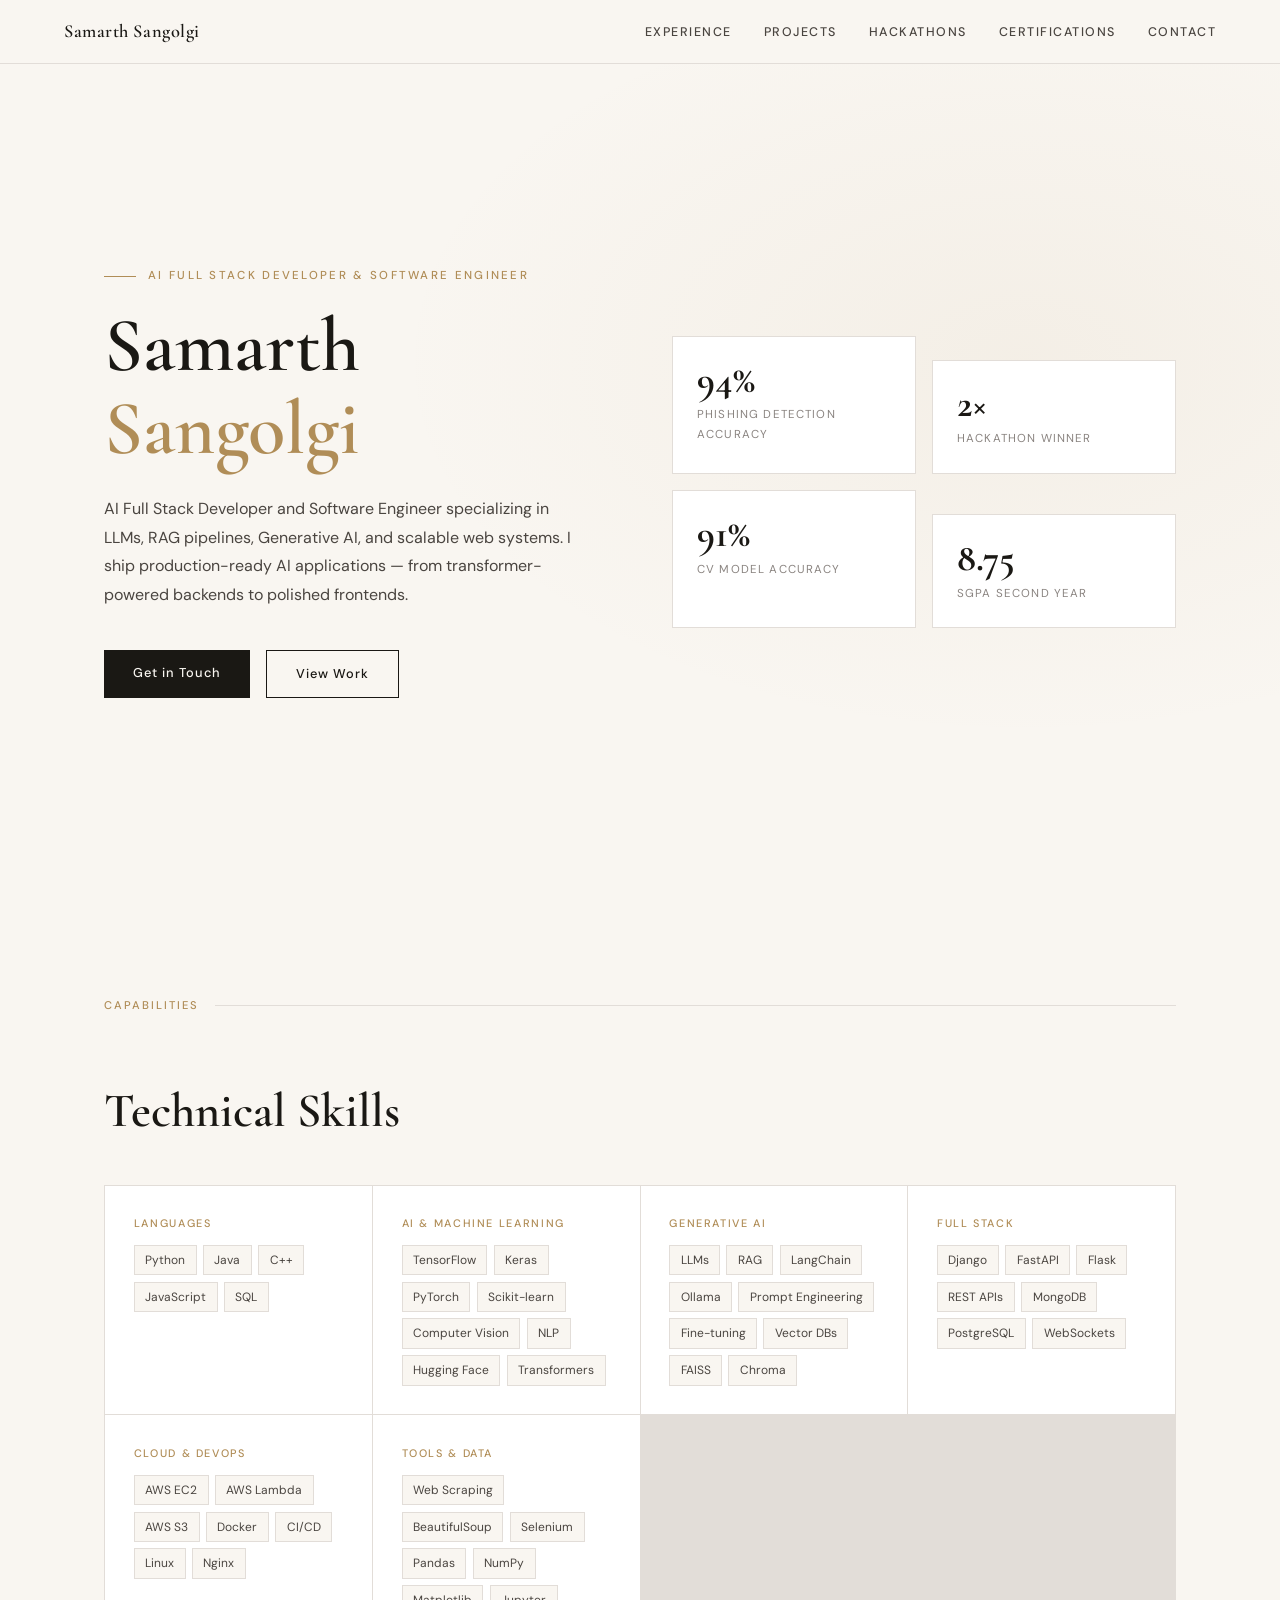
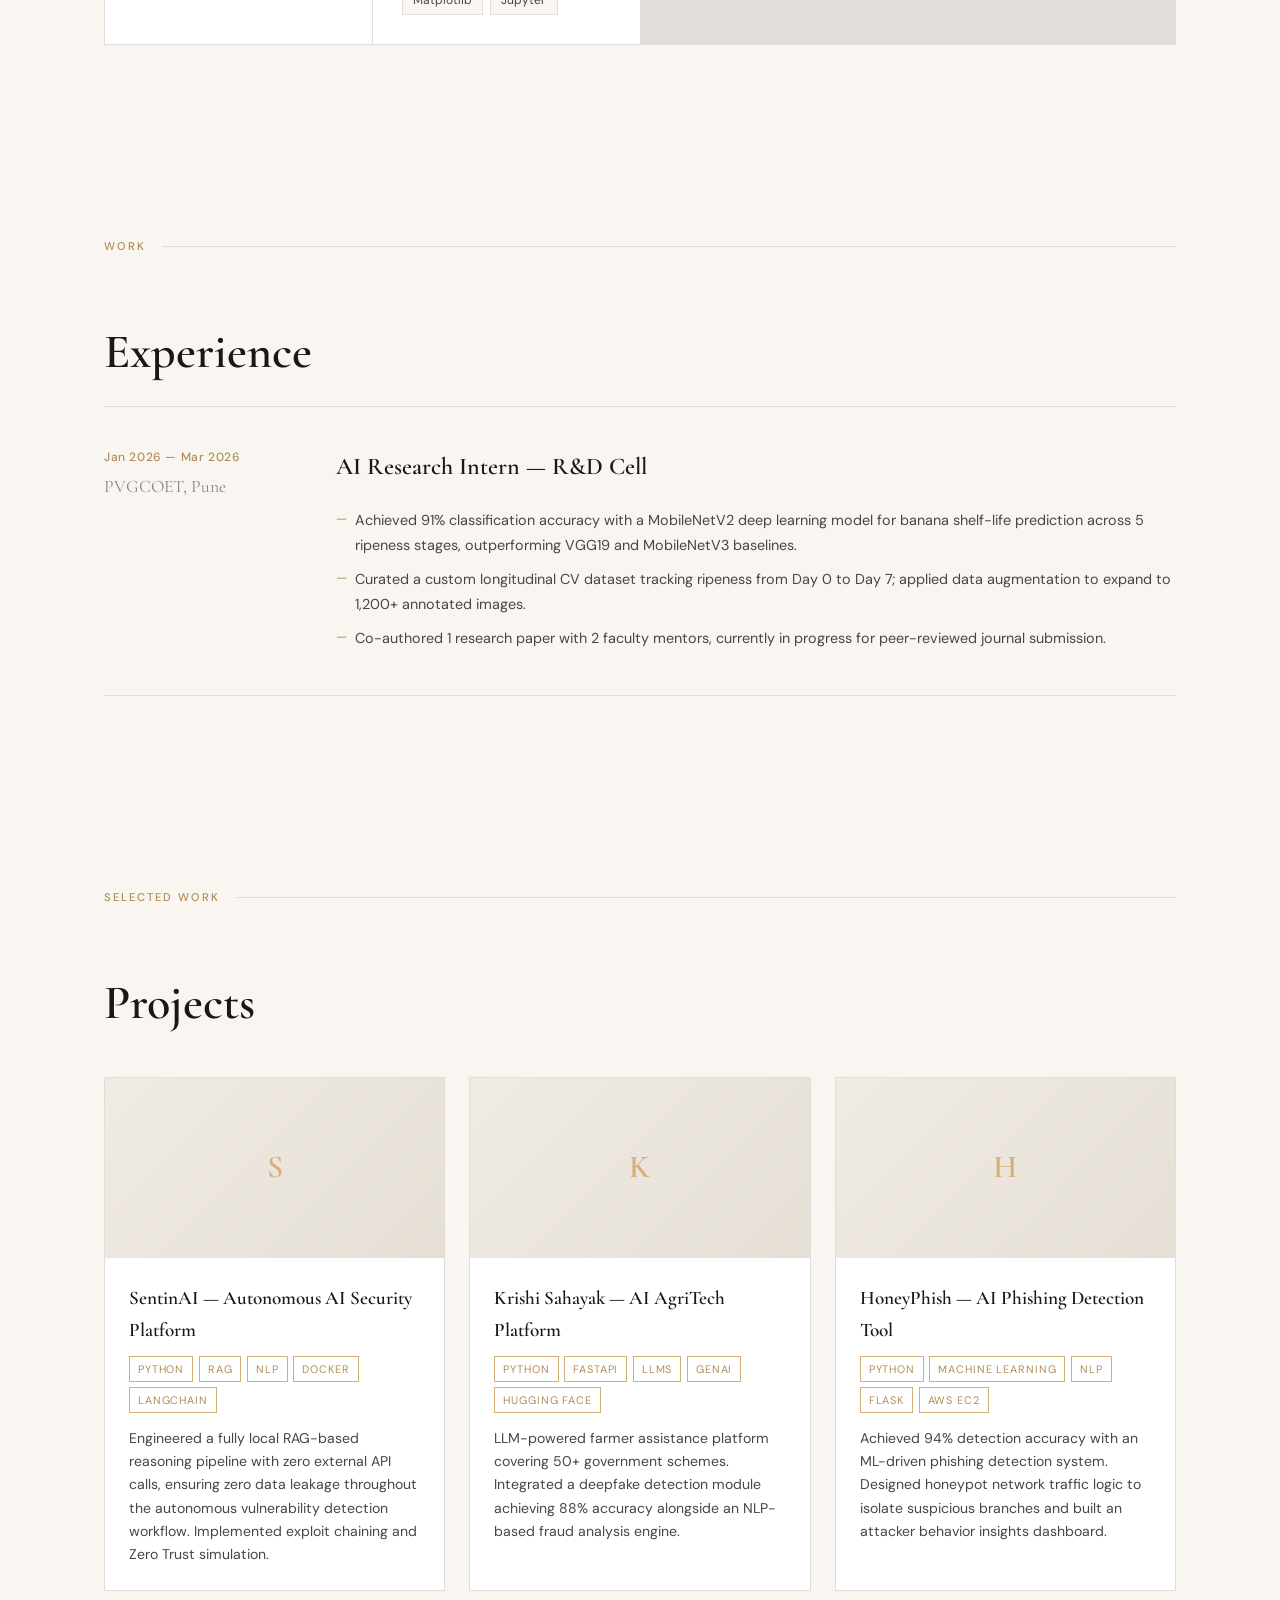
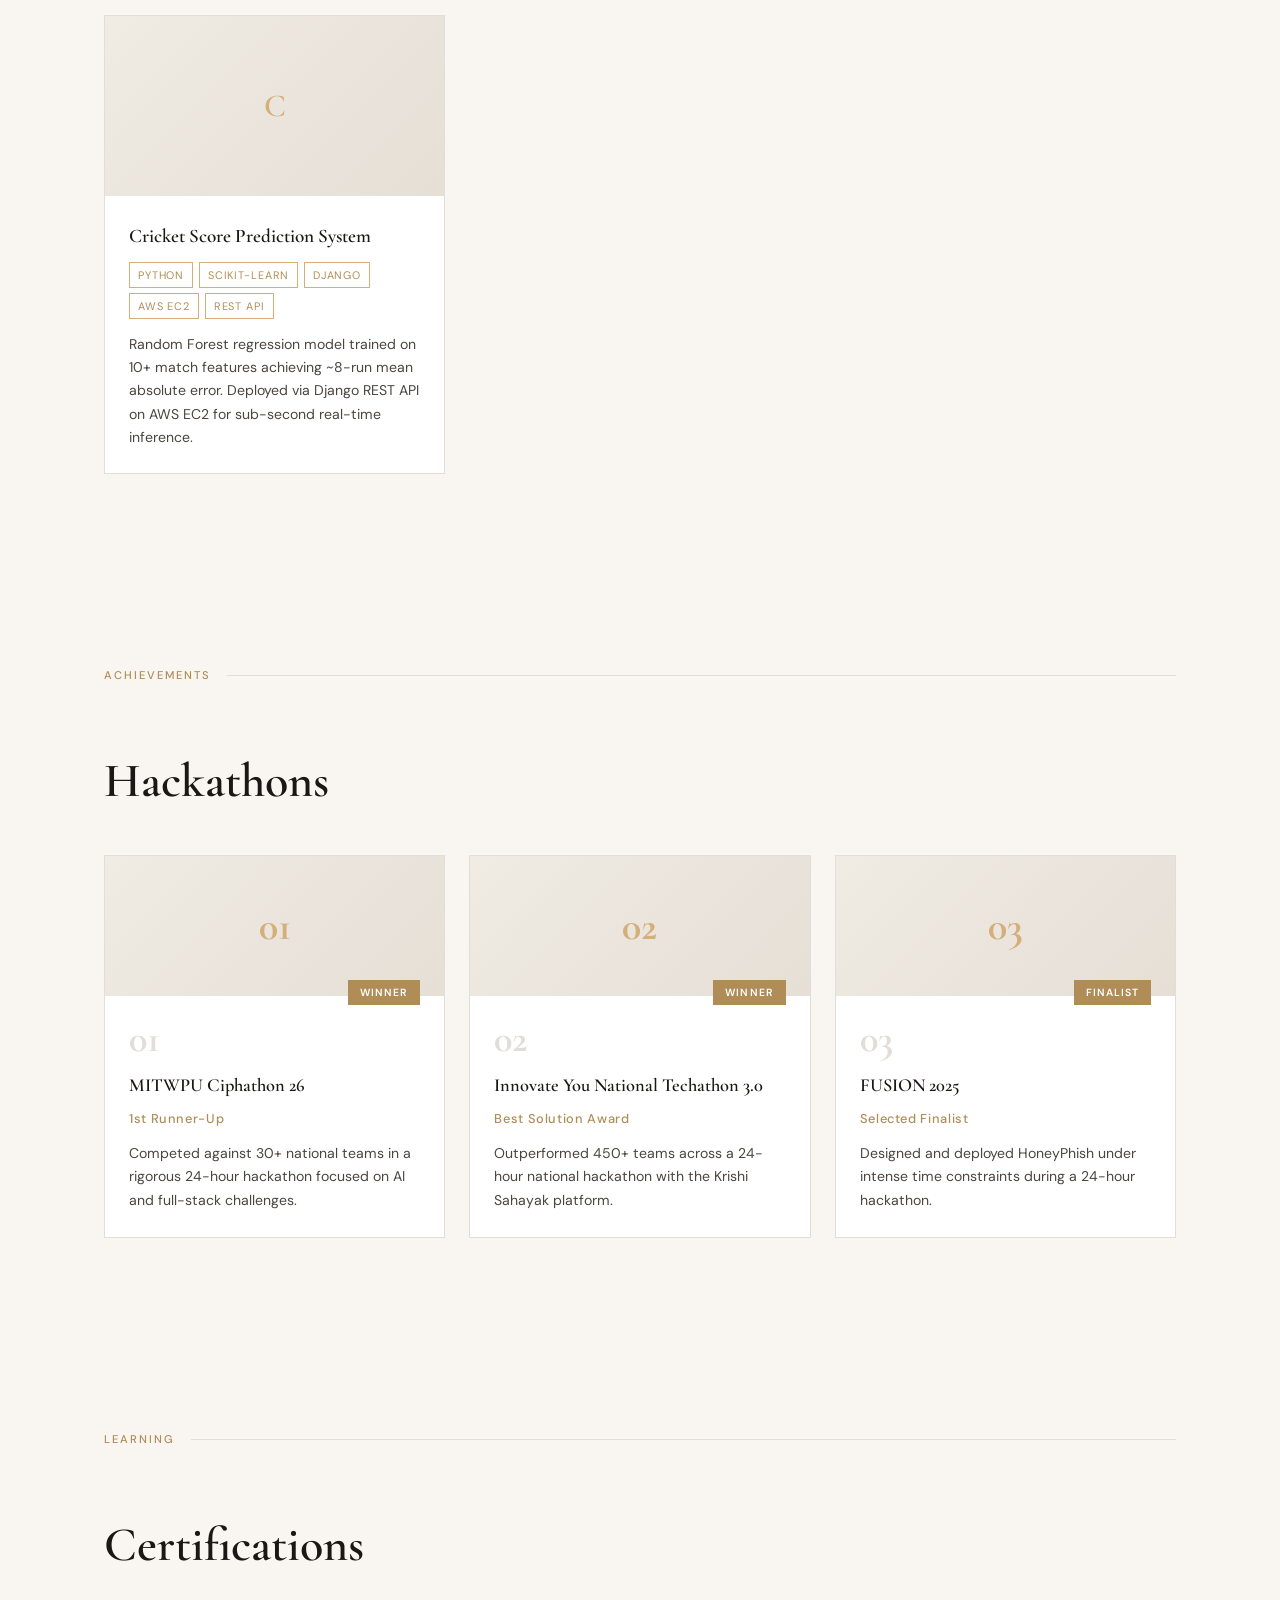
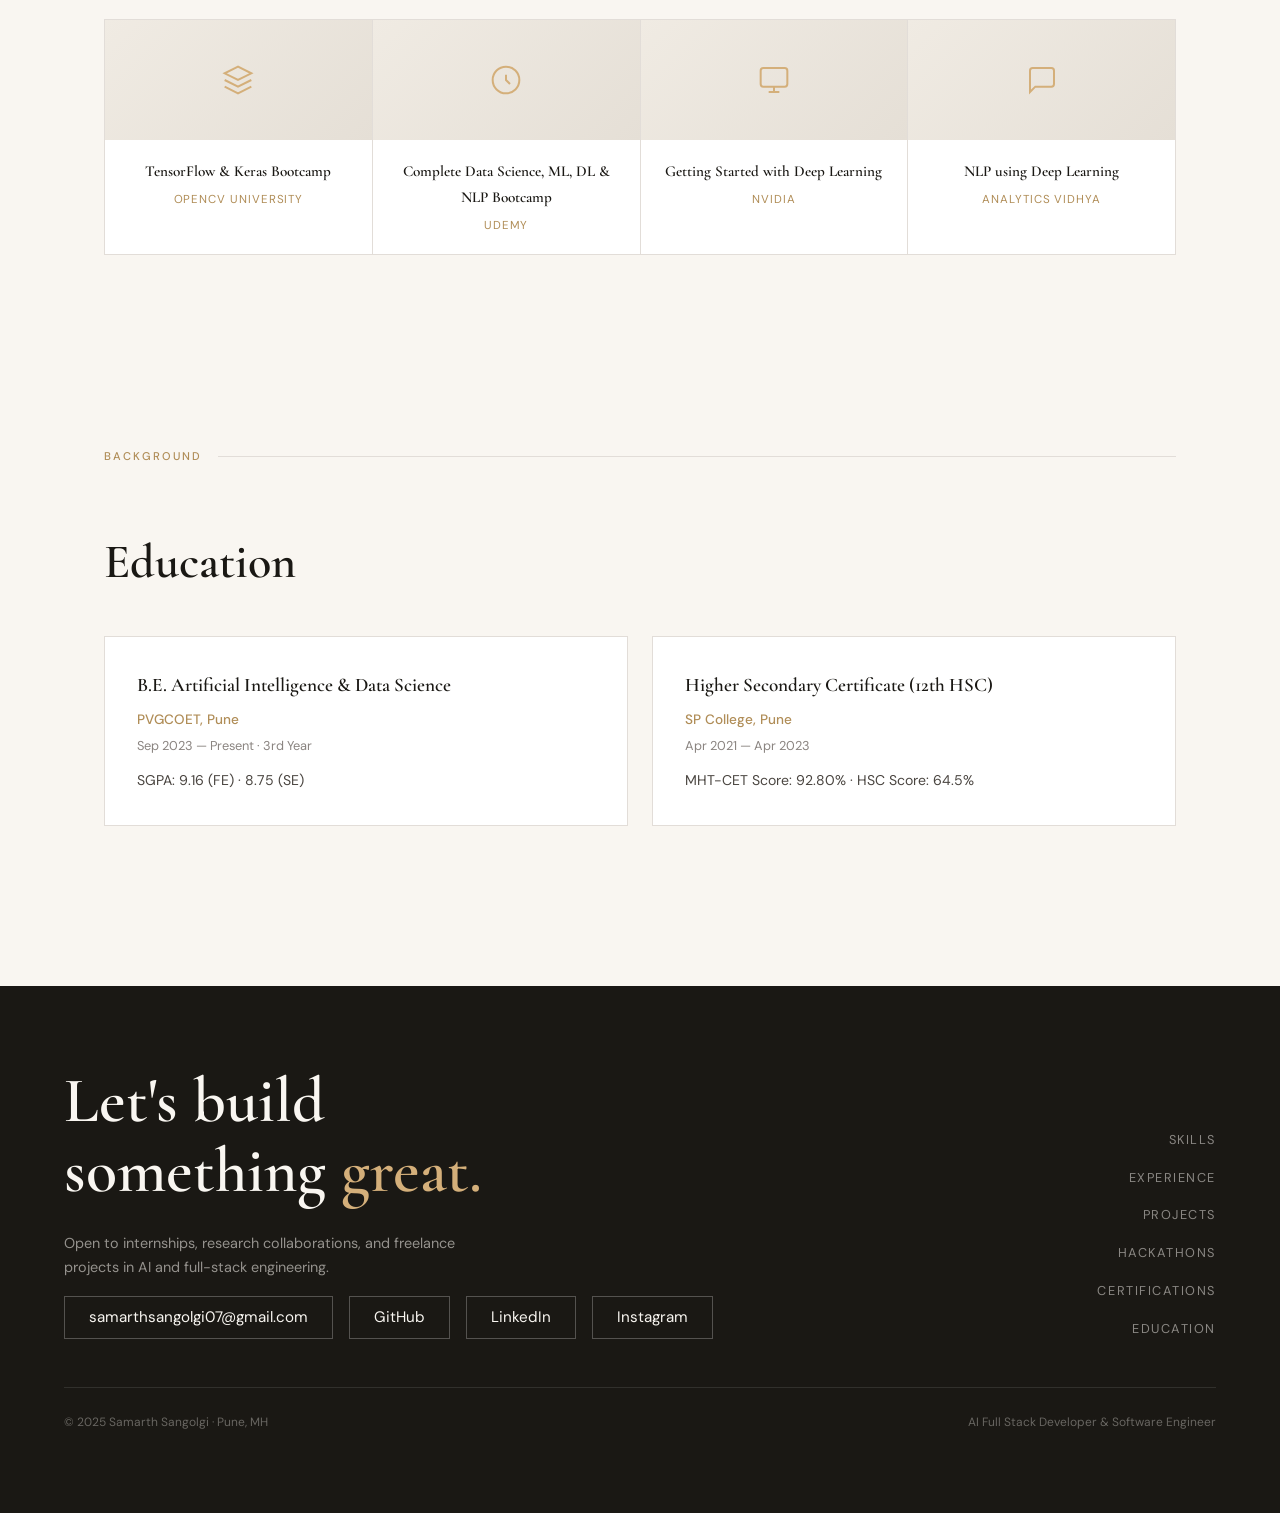
==== index.html @ f4973fcf "new" ====
<!DOCTYPE html>
<html lang="en">
<head>
  <meta charset="UTF-8" />
  <meta name="viewport" content="width=device-width, initial-scale=1.0" />
  <title>Samarth Sangolgi — AI Full Stack Developer</title>
  <link rel="preconnect" href="https://fonts.googleapis.com" />
  <link rel="preconnect" href="https://fonts.gstatic.com" crossorigin />
  <link href="https://fonts.googleapis.com/css2?family=Cormorant+Garamond:ital,wght@0,400;0,500;0,600;0,700;1,400&family=DM+Sans:wght@300;400;500&display=swap" rel="stylesheet" />
  <style>
    *, *::before, *::after { box-sizing: border-box; margin: 0; padding: 0; }

    :root {
      --cream: #F9F6F1;
      --ink: #1A1814;
      --ink-light: #4A4540;
      --ink-muted: #8A8480;
      --gold: #B08D57;
      --gold-light: #D4AF7A;
      --rule: #E2DDD8;
      --card-bg: #FFFFFF;
      --serif: 'Cormorant Garamond', Georgia, serif;
      --sans: 'DM Sans', sans-serif;
    }

    html { scroll-behavior: smooth; }

    body {
      background: var(--cream);
      color: var(--ink);
      font-family: var(--sans);
      font-size: 15px;
      line-height: 1.7;
      overflow-x: hidden;
    }

    /* ── NAV ── */
    nav {
      position: fixed;
      top: 0; left: 0; right: 0;
      z-index: 100;
      background: rgba(249,246,241,0.92);
      backdrop-filter: blur(12px);
      border-bottom: 1px solid var(--rule);
      padding: 0 5vw;
      height: 64px;
      display: flex;
      align-items: center;
      justify-content: space-between;
    }
    .nav-logo {
      font-family: var(--serif);
      font-size: 1.15rem;
      font-weight: 600;
      color: var(--ink);
      letter-spacing: 0.03em;
      text-decoration: none;
    }
    .nav-links { display: flex; gap: 2rem; list-style: none; }
    .nav-links a {
      font-size: 0.78rem;
      letter-spacing: 0.12em;
      text-transform: uppercase;
      color: var(--ink-light);
      text-decoration: none;
      font-weight: 500;
      transition: color 0.2s;
    }
    .nav-links a:hover { color: var(--gold); }

    /* ── HERO ── */
    .hero {
      min-height: 100vh;
      padding-top: 64px;
      display: flex;
      align-items: center;
      position: relative;
      overflow: hidden;
    }
    .hero-bg {
      position: absolute;
      inset: 0;
      background: radial-gradient(ellipse 70% 60% at 80% 40%, rgba(176,141,87,0.07) 0%, transparent 70%);
      pointer-events: none;
    }
    .hero-grid {
      display: grid;
      grid-template-columns: 1fr 1fr;
      gap: 4rem;
      align-items: center;
      width: 100%;
      max-width: 1200px;
      margin: 0 auto;
      padding: 6rem 5vw;
    }
    .hero-eyebrow {
      font-size: 0.72rem;
      letter-spacing: 0.2em;
      text-transform: uppercase;
      color: var(--gold);
      font-weight: 500;
      margin-bottom: 1.2rem;
      display: flex;
      align-items: center;
      gap: 0.75rem;
    }
    .hero-eyebrow::before {
      content: '';
      display: block;
      width: 32px;
      height: 1px;
      background: var(--gold);
    }
    .hero-name {
      font-family: var(--serif);
      font-size: clamp(3rem, 6vw, 5rem);
      font-weight: 600;
      line-height: 1.08;
      color: var(--ink);
      margin-bottom: 1.5rem;
    }
    .hero-name span { color: var(--gold); }
    .hero-bio {
      font-size: 1rem;
      color: var(--ink-light);
      max-width: 480px;
      line-height: 1.8;
      margin-bottom: 2.5rem;
    }
    .hero-cta { display: flex; gap: 1rem; flex-wrap: wrap; }
    .btn-primary {
      background: var(--ink);
      color: var(--cream);
      padding: 0.75rem 1.8rem;
      text-decoration: none;
      font-size: 0.8rem;
      letter-spacing: 0.08em;
      font-weight: 500;
      transition: background 0.2s, transform 0.2s;
    }
    .btn-primary:hover { background: var(--gold); transform: translateY(-1px); }
    .btn-outline {
      border: 1px solid var(--ink);
      color: var(--ink);
      padding: 0.75rem 1.8rem;
      text-decoration: none;
      font-size: 0.8rem;
      letter-spacing: 0.08em;
      font-weight: 500;
      transition: border-color 0.2s, color 0.2s, transform 0.2s;
    }
    .btn-outline:hover { border-color: var(--gold); color: var(--gold); transform: translateY(-1px); }

    .hero-panel {
      display: grid;
      grid-template-columns: 1fr 1fr;
      gap: 1rem;
    }
    .stat-card {
      background: var(--card-bg);
      border: 1px solid var(--rule);
      padding: 1.5rem;
      animation: fadeUp 0.6s ease both;
    }
    .stat-card:nth-child(2) { animation-delay: 0.1s; margin-top: 1.5rem; }
    .stat-card:nth-child(3) { animation-delay: 0.2s; }
    .stat-card:nth-child(4) { animation-delay: 0.3s; margin-top: 1.5rem; }
    .stat-num {
      font-family: var(--serif);
      font-size: 2.4rem;
      font-weight: 700;
      color: var(--ink);
      line-height: 1;
    }
    .stat-label {
      font-size: 0.72rem;
      letter-spacing: 0.1em;
      text-transform: uppercase;
      color: var(--ink-muted);
      margin-top: 0.4rem;
    }

    /* ── SECTION WRAPPER ── */
    .section {
      max-width: 1200px;
      margin: 0 auto;
      padding: 6rem 5vw;
    }
    .section-rule {
      display: flex;
      align-items: center;
      gap: 1rem;
      margin-bottom: 3.5rem;
    }
    .section-tag {
      font-size: 0.7rem;
      letter-spacing: 0.18em;
      text-transform: uppercase;
      color: var(--gold);
      font-weight: 500;
    }
    .section-rule-line {
      flex: 1;
      height: 1px;
      background: var(--rule);
    }
    .section-title {
      font-family: var(--serif);
      font-size: clamp(2rem, 4vw, 3rem);
      font-weight: 600;
      color: var(--ink);
      margin-bottom: 0.75rem;
    }

    /* ── SKILLS ── */
    .skills-grid {
      display: grid;
      grid-template-columns: repeat(auto-fit, minmax(220px, 1fr));
      gap: 1px;
      border: 1px solid var(--rule);
      background: var(--rule);
    }
    .skill-cell {
      background: var(--card-bg);
      padding: 1.8rem;
    }
    .skill-cell-label {
      font-size: 0.68rem;
      letter-spacing: 0.15em;
      text-transform: uppercase;
      color: var(--gold);
      margin-bottom: 0.75rem;
      font-weight: 500;
    }
    .skill-tags { display: flex; flex-wrap: wrap; gap: 0.4rem; }
    .skill-tag {
      background: var(--cream);
      color: var(--ink-light);
      padding: 0.25rem 0.65rem;
      font-size: 0.75rem;
      border: 1px solid var(--rule);
    }

    /* ── EXPERIENCE ── */
    .exp-item {
      display: grid;
      grid-template-columns: 200px 1fr;
      gap: 2rem;
      padding: 2.5rem 0;
      border-bottom: 1px solid var(--rule);
    }
    .exp-item:first-of-type { border-top: 1px solid var(--rule); }
    .exp-duration {
      font-size: 0.75rem;
      color: var(--gold);
      letter-spacing: 0.05em;
      font-weight: 500;
      margin-bottom: 0.3rem;
    }
    .exp-company {
      font-family: var(--serif);
      font-size: 1.1rem;
      color: var(--ink-muted);
    }
    .exp-title {
      font-family: var(--serif);
      font-size: 1.5rem;
      font-weight: 600;
      margin-bottom: 1rem;
      color: var(--ink);
    }
    .exp-bullets { list-style: none; }
    .exp-bullets li {
      font-size: 0.9rem;
      color: var(--ink-light);
      padding: 0.3rem 0;
      padding-left: 1.2rem;
      position: relative;
    }
    .exp-bullets li::before {
      content: '—';
      position: absolute;
      left: 0;
      color: var(--gold);
      font-size: 0.8rem;
    }

    /* ── PROJECTS ── */
    .projects-grid {
      display: grid;
      grid-template-columns: repeat(auto-fit, minmax(300px, 1fr));
      gap: 1.5rem;
    }
    .proj-card {
      background: var(--card-bg);
      border: 1px solid var(--rule);
      overflow: hidden;
      transition: box-shadow 0.3s, transform 0.3s;
    }
    .proj-card:hover {
      box-shadow: 0 12px 32px rgba(26,24,20,0.08);
      transform: translateY(-4px);
    }
    .proj-img {
      width: 100%;
      height: 180px;
      object-fit: cover;
      display: block;
    }
    .proj-img-placeholder {
      width: 100%;
      height: 180px;
      background: linear-gradient(135deg, #f0ebe3 0%, #e5dfd6 100%);
      display: flex;
      align-items: center;
      justify-content: center;
    }
    .proj-img-placeholder span {
      font-family: var(--serif);
      font-size: 2rem;
      color: var(--gold-light);
      font-weight: 600;
    }
    .proj-body { padding: 1.5rem; }
    .proj-name {
      font-family: var(--serif);
      font-size: 1.2rem;
      font-weight: 600;
      margin-bottom: 0.6rem;
      color: var(--ink);
    }
    .proj-stack { display: flex; flex-wrap: wrap; gap: 0.35rem; margin-bottom: 0.9rem; }
    .proj-tag {
      font-size: 0.68rem;
      letter-spacing: 0.08em;
      color: var(--gold);
      border: 1px solid var(--gold-light);
      padding: 0.15rem 0.5rem;
      text-transform: uppercase;
    }
    .proj-desc {
      font-size: 0.88rem;
      color: var(--ink-light);
      line-height: 1.65;
    }

    /* ── HACKATHONS ── */
    .hack-grid {
      display: grid;
      grid-template-columns: repeat(auto-fit, minmax(280px, 1fr));
      gap: 1.5rem;
    }
    .hack-card {
      background: var(--card-bg);
      border: 1px solid var(--rule);
      overflow: hidden;
      transition: box-shadow 0.3s, transform 0.3s;
    }
    .hack-card:hover {
      box-shadow: 0 12px 32px rgba(26,24,20,0.08);
      transform: translateY(-4px);
    }
    .hack-img {
      width: 100%;
      height: 140px;
      object-fit: cover;
      display: block;
    }
    .hack-img-placeholder {
      width: 100%;
      height: 140px;
      background: linear-gradient(135deg, #f0ebe3 0%, #e5dfd6 100%);
      display: flex;
      align-items: center;
      justify-content: center;
    }
    .hack-img-placeholder span {
      font-family: var(--serif);
      font-size: 2.5rem;
      color: var(--gold-light);
      font-weight: 700;
    }
    .hack-body {
      padding: 1.5rem;
      position: relative;
    }
    .hack-badge {
      position: absolute;
      top: -1rem;
      right: 1.5rem;
      background: var(--gold);
      color: #fff;
      font-size: 0.65rem;
      letter-spacing: 0.1em;
      text-transform: uppercase;
      padding: 0.25rem 0.75rem;
      font-weight: 600;
    }
    .hack-num {
      font-family: var(--serif);
      font-size: 2.4rem;
      color: var(--rule);
      font-weight: 700;
      line-height: 1;
      margin-bottom: 0.75rem;
    }
    .hack-name {
      font-family: var(--serif);
      font-size: 1.15rem;
      font-weight: 600;
      margin-bottom: 0.4rem;
      color: var(--ink);
    }
    .hack-achievement {
      font-size: 0.8rem;
      color: var(--gold);
      font-weight: 500;
      letter-spacing: 0.05em;
      margin-bottom: 0.75rem;
    }
    .hack-detail { font-size: 0.88rem; color: var(--ink-light); }

    /* ── CERTIFICATIONS ── */
    .certs-grid {
      display: grid;
      grid-template-columns: repeat(auto-fit, minmax(200px, 1fr));
      gap: 1px;
      border: 1px solid var(--rule);
      background: var(--rule);
    }
    .cert-cell {
      background: var(--card-bg);
      overflow: hidden;
      transition: background 0.2s;
    }
    .cert-cell:hover { background: var(--cream); }
    .cert-img {
      width: 100%;
      height: 120px;
      object-fit: cover;
      display: block;
    }
    .cert-img-placeholder {
      width: 100%;
      height: 120px;
      background: linear-gradient(135deg, #f0ebe3 0%, #e5dfd6 100%);
      display: flex;
      align-items: center;
      justify-content: center;
    }
    .cert-img-placeholder svg {
      width: 32px;
      height: 32px;
      color: var(--gold-light);
    }
    .cert-info {
      padding: 1.2rem 1.5rem;
      text-align: center;
    }
    .cert-name {
      font-family: var(--serif);
      font-size: 0.95rem;
      font-weight: 600;
      color: var(--ink);
      margin-bottom: 0.3rem;
    }
    .cert-issuer {
      font-size: 0.72rem;
      color: var(--gold);
      letter-spacing: 0.08em;
      text-transform: uppercase;
    }

    /* ── EDUCATION ── */
    .edu-grid {
      display: grid;
      grid-template-columns: 1fr 1fr;
      gap: 1.5rem;
    }
    .edu-card {
      border: 1px solid var(--rule);
      background: var(--card-bg);
      padding: 2rem;
    }
    .edu-degree {
      font-family: var(--serif);
      font-size: 1.2rem;
      font-weight: 600;
      color: var(--ink);
      margin-bottom: 0.4rem;
    }
    .edu-inst {
      font-size: 0.85rem;
      color: var(--gold);
      font-weight: 500;
      margin-bottom: 0.25rem;
    }
    .edu-dur { font-size: 0.8rem; color: var(--ink-muted); margin-bottom: 0.75rem; }
    .edu-detail { font-size: 0.88rem; color: var(--ink-light); }

    /* ── FOOTER ── */
    .footer-section {
      background: var(--ink);
      color: var(--cream);
      padding: 5rem 5vw;
      margin-top: 4rem;
    }
    .footer-inner {
      max-width: 1200px;
      margin: 0 auto;
      display: grid;
      grid-template-columns: 1fr auto;
      gap: 4rem;
      align-items: end;
    }
    .footer-heading {
      font-family: var(--serif);
      font-size: clamp(2.2rem, 5vw, 4rem);
      font-weight: 600;
      line-height: 1.1;
      margin-bottom: 1.5rem;
    }
    .footer-heading span { color: var(--gold-light); }
    .footer-sub {
      color: rgba(249,246,241,0.55);
      font-size: 0.9rem;
      max-width: 420px;
    }
    .footer-contact a {
      display: inline-block;
      color: var(--cream);
      text-decoration: none;
      font-size: 0.95rem;
      padding: 0.5rem 1.5rem;
      border: 1px solid rgba(255,255,255,0.25);
      margin-top: 1rem;
      margin-right: 0.75rem;
      transition: border-color 0.2s, color 0.2s;
    }
    .footer-contact a:hover { border-color: var(--gold-light); color: var(--gold-light); }
    .footer-links { display: flex; flex-direction: column; gap: 1rem; text-align: right; }
    .footer-links a {
      font-size: 0.8rem;
      letter-spacing: 0.12em;
      text-transform: uppercase;
      color: rgba(249,246,241,0.5);
      text-decoration: none;
      transition: color 0.2s;
    }
    .footer-links a:hover { color: var(--gold-light); }
    .footer-bottom {
      max-width: 1200px;
      margin: 3rem auto 0;
      padding-top: 1.5rem;
      border-top: 1px solid rgba(255,255,255,0.1);
      display: flex;
      justify-content: space-between;
      align-items: center;
      font-size: 0.75rem;
      color: rgba(249,246,241,0.35);
    }

    /* ── LOADING ── */
    #loading {
      position: fixed;
      inset: 0;
      background: var(--cream);
      display: flex;
      align-items: center;
      justify-content: center;
      z-index: 999;
      transition: opacity 0.4s ease;
    }
    #loading.hidden { opacity: 0; pointer-events: none; }
    .loading-dot {
      font-family: var(--serif);
      font-size: 1.5rem;
      color: var(--gold);
      animation: pulse 1.2s ease infinite;
    }

    /* ── ANIMATIONS ── */
    @keyframes fadeUp {
      from { opacity: 0; transform: translateY(18px); }
      to   { opacity: 1; transform: translateY(0); }
    }
    @keyframes pulse {
      0%, 100% { opacity: 0.3; } 50% { opacity: 1; }
    }
    .hero-eyebrow { animation: fadeUp 0.5s ease both; }
    .hero-name    { animation: fadeUp 0.5s 0.1s ease both; }
    .hero-bio     { animation: fadeUp 0.5s 0.2s ease both; }
    .hero-cta     { animation: fadeUp 0.5s 0.3s ease both; }

    /* ── RESPONSIVE ── */
    @media (max-width: 768px) {
      .hero-grid { grid-template-columns: 1fr; padding: 4rem 5vw; }
      .hero-panel { display: none; }
      .exp-item { grid-template-columns: 1fr; gap: 0.75rem; }
      .edu-grid { grid-template-columns: 1fr; }
      .footer-inner { grid-template-columns: 1fr; }
      .footer-links { text-align: left; }
      .nav-links { display: none; }
    }
  </style>
</head>
<body>

  <!-- LOADING -->
  <div id="loading"><span class="loading-dot">···</span></div>

  <!-- NAV (populated by JS) -->
  <nav>
    <a class="nav-logo" href="#" id="nav-logo">Loading…</a>
    <ul class="nav-links">
      <li><a href="#experience">Experience</a></li>
      <li><a href="#projects">Projects</a></li>
      <li><a href="#hackathons">Hackathons</a></li>
      <li><a href="#certifications">Certifications</a></li>
      <li><a href="#contact">Contact</a></li>
    </ul>
  </nav>

  <!-- HERO -->
  <header class="hero" id="hero-section">
    <div class="hero-bg"></div>
    <div class="hero-grid">
      <div>
        <p class="hero-eyebrow" id="hero-eyebrow"></p>
        <h1 class="hero-name" id="hero-name"></h1>
        <p class="hero-bio" id="hero-bio"></p>
        <div class="hero-cta" id="hero-cta"></div>
      </div>
      <div class="hero-panel" id="hero-panel"></div>
    </div>
  </header>

  <!-- SKILLS -->
  <section class="section" id="skills">
    <div class="section-rule">
      <span class="section-tag">Capabilities</span>
      <div class="section-rule-line"></div>
    </div>
    <h2 class="section-title" style="margin-bottom:2rem;">Technical Skills</h2>
    <div class="skills-grid" id="skills-grid"></div>
  </section>

  <!-- EXPERIENCE -->
  <section class="section" id="experience">
    <div class="section-rule">
      <span class="section-tag">Work</span>
      <div class="section-rule-line"></div>
    </div>
    <h2 class="section-title">Experience</h2>
    <div id="experience-list"></div>
  </section>

  <!-- PROJECTS -->
  <section class="section" id="projects">
    <div class="section-rule">
      <span class="section-tag">Selected Work</span>
      <div class="section-rule-line"></div>
    </div>
    <h2 class="section-title" style="margin-bottom:2rem;">Projects</h2>
    <div class="projects-grid" id="projects-grid"></div>
  </section>

  <!-- HACKATHONS -->
  <section class="section" id="hackathons">
    <div class="section-rule">
      <span class="section-tag">Achievements</span>
      <div class="section-rule-line"></div>
    </div>
    <h2 class="section-title" style="margin-bottom:2rem;">Hackathons</h2>
    <div class="hack-grid" id="hack-grid"></div>
  </section>

  <!-- CERTIFICATIONS -->
  <section class="section" id="certifications">
    <div class="section-rule">
      <span class="section-tag">Learning</span>
      <div class="section-rule-line"></div>
    </div>
    <h2 class="section-title" style="margin-bottom:2rem;">Certifications</h2>
    <div class="certs-grid" id="certs-grid"></div>
  </section>

  <!-- EDUCATION -->
  <section class="section" id="education">
    <div class="section-rule">
      <span class="section-tag">Background</span>
      <div class="section-rule-line"></div>
    </div>
    <h2 class="section-title" style="margin-bottom:2rem;">Education</h2>
    <div class="edu-grid" id="edu-grid"></div>
  </section>

  <!-- FOOTER / CONTACT -->
  <footer class="footer-section" id="contact">
    <div class="footer-inner">
      <div>
        <h2 class="footer-heading">Let's build<br>something <span>great.</span></h2>
        <p class="footer-sub" id="footer-sub"></p>
        <div class="footer-contact" id="footer-contact"></div>
      </div>
      <div class="footer-links">
        <a href="#skills">Skills</a>
        <a href="#experience">Experience</a>
        <a href="#projects">Projects</a>
        <a href="#hackathons">Hackathons</a>
        <a href="#certifications">Certifications</a>
        <a href="#education">Education</a>
      </div>
    </div>
    <div class="footer-bottom">
      <span id="footer-copy"></span>
      <span id="footer-role"></span>
    </div>
  </footer>

  <script>
    // ── SVG ICONS ──
    const ICONS = {
      layers: `<svg viewBox="0 0 24 24" fill="none" stroke="currentColor" stroke-width="1.5"><path d="M12 2L2 7l10 5 10-5-10-5zM2 17l10 5 10-5M2 12l10 5 10-5"/></svg>`,
      clock:  `<svg viewBox="0 0 24 24" fill="none" stroke="currentColor" stroke-width="1.5"><circle cx="12" cy="12" r="10"/><path d="M12 8v4l3 3"/></svg>`,
      monitor:`<svg viewBox="0 0 24 24" fill="none" stroke="currentColor" stroke-width="1.5"><rect x="2" y="3" width="20" height="14" rx="2"/><path d="M8 21h8M12 17v4"/></svg>`,
      chat:   `<svg viewBox="0 0 24 24" fill="none" stroke="currentColor" stroke-width="1.5"><path d="M21 15a2 2 0 01-2 2H7l-4 4V5a2 2 0 012-2h14a2 2 0 012 2z"/></svg>`
    };

    // ── IMAGE HELPER: try real image, fallback to placeholder ──
    function imgOrPlaceholder(src, alt, cls, placeholderHTML) {
      return `<div class="${cls}-wrapper" style="position:relative;overflow:hidden;">
        <img src="${src}" alt="${alt}" class="${cls}" 
          onerror="this.style.display='none';this.nextElementSibling.style.display='flex';"
          style="display:block;">
        <div class="${cls}-placeholder" style="display:none;">${placeholderHTML}</div>
      </div>`;
    }

    // ── RENDER ──
    async function loadPortfolio() {
      const res = await fetch('data.json');
      const d = await res.json();

      // Meta
      document.title = `${d.meta.name} — ${d.meta.title}`;
      document.getElementById('nav-logo').textContent = d.meta.name;

      // Hero
      document.getElementById('hero-eyebrow').textContent = d.meta.title;
      document.getElementById('hero-name').innerHTML =
        `${d.meta.name.split(' ')[0]}<br><span>${d.meta.name.split(' ')[1]}</span>`;
      document.getElementById('hero-bio').textContent = d.meta.bio;
      document.getElementById('hero-cta').innerHTML = `
        <a href="mailto:${d.meta.email}" class="btn-primary">Get in Touch</a>
        <a href="#projects" class="btn-outline">View Work</a>`;

      // Stats
      document.getElementById('hero-panel').innerHTML = d.stats.map((s, i) => `
        <div class="stat-card" style="animation-delay:${i*0.1}s">
          <div class="stat-num">${s.num}</div>
          <div class="stat-label">${s.label}</div>
        </div>`).join('');

      // Skills
      document.getElementById('skills-grid').innerHTML = d.skills.map(s => `
        <div class="skill-cell">
          <div class="skill-cell-label">${s.label}</div>
          <div class="skill-tags">${s.tags.map(t => `<span class="skill-tag">${t}</span>`).join('')}</div>
        </div>`).join('');

      // Experience
      document.getElementById('experience-list').innerHTML = d.experience.map(e => `
        <div class="exp-item">
          <div class="exp-meta">
            <div class="exp-duration">${e.duration}</div>
            <div class="exp-company">${e.company}</div>
          </div>
          <div>
            <h3 class="exp-title">${e.title}</h3>
            <ul class="exp-bullets">${e.bullets.map(b => `<li>${b}</li>`).join('')}</ul>
          </div>
        </div>`).join('');

      // Projects
      document.getElementById('projects-grid').innerHTML = d.projects.map(p => `
        <div class="proj-card">
          <div style="position:relative;">
            <img src="${p.image}" alt="${p.name}" class="proj-img"
              onerror="this.style.display='none';this.nextElementSibling.style.display='flex';">
            <div class="proj-img-placeholder" style="display:none;"><span>${p.placeholder}</span></div>
          </div>
          <div class="proj-body">
            <h3 class="proj-name">${p.name}</h3>
            <div class="proj-stack">${p.stack.map(t => `<span class="proj-tag">${t}</span>`).join('')}</div>
            <p class="proj-desc">${p.desc}</p>
          </div>
        </div>`).join('');

      // Hackathons
      document.getElementById('hack-grid').innerHTML = d.hackathons.map(h => `
        <div class="hack-card">
          <div style="position:relative;">
            <img src="${h.image}" alt="${h.name}" class="hack-img"
              onerror="this.style.display='none';this.nextElementSibling.style.display='flex';">
            <div class="hack-img-placeholder" style="display:none;"><span>${h.num}</span></div>
          </div>
          <div class="hack-body">
            <span class="hack-badge">${h.badge}</span>
            <div class="hack-num">${h.num}</div>
            <h3 class="hack-name">${h.name}</h3>
            <div class="hack-achievement">${h.achievement}</div>
            <p class="hack-detail">${h.detail}</p>
          </div>
        </div>`).join('');

      // Certifications
      document.getElementById('certs-grid').innerHTML = d.certifications.map(c => `
        <div class="cert-cell">
          <div style="position:relative;">
            <img src="${c.image}" alt="${c.name}" class="cert-img"
              onerror="this.style.display='none';this.nextElementSibling.style.display='flex';">
            <div class="cert-img-placeholder" style="display:none;">
              <svg viewBox="0 0 24 24" fill="none" stroke="#D4AF7A" stroke-width="1.5">${
                c.icon === 'layers'  ? '<path d="M12 2L2 7l10 5 10-5-10-5zM2 17l10 5 10-5M2 12l10 5 10-5"/>' :
                c.icon === 'clock'   ? '<circle cx="12" cy="12" r="10"/><path d="M12 8v4l3 3"/>' :
                c.icon === 'monitor' ? '<rect x="2" y="3" width="20" height="14" rx="2"/><path d="M8 21h8M12 17v4"/>' :
                '<path d="M21 15a2 2 0 01-2 2H7l-4 4V5a2 2 0 012-2h14a2 2 0 012 2z"/>'
              }</svg>
            </div>
          </div>
          <div class="cert-info">
            <div class="cert-name">${c.name}</div>
            <div class="cert-issuer">${c.issuer}</div>
          </div>
        </div>`).join('');

      // Education
      document.getElementById('edu-grid').innerHTML = d.education.map(e => `
        <div class="edu-card">
          <div class="edu-degree">${e.degree}</div>
          <div class="edu-inst">${e.institution}</div>
          <div class="edu-dur">${e.duration}</div>
          <div class="edu-detail">${e.detail}</div>
        </div>`).join('');

      // Footer
      document.getElementById('footer-sub').textContent =
        'Open to internships, research collaborations, and freelance projects in AI and full-stack engineering.';
      document.getElementById('footer-contact').innerHTML = `
        <a href="mailto:${d.meta.email}">${d.meta.email}</a>
        <a href="${d.meta.github}" target="_blank" rel="noopener">GitHub</a>
        <a href="${d.meta.linkedin}" target="_blank" rel="noopener">LinkedIn</a>
        <a href="${d.meta.instagram}" target="_blank" rel="noopener">Instagram</a>`;
      document.getElementById('footer-copy').textContent = `© 2025 ${d.meta.name} · ${d.meta.location}`;
      document.getElementById('footer-role').textContent = d.meta.title;

      // Hide loader
      const loader = document.getElementById('loading');
      loader.classList.add('hidden');
      setTimeout(() => loader.remove(), 500);
    }

    loadPortfolio().catch(err => {
      console.error('Failed to load data.json:', err);
      document.getElementById('loading').innerHTML =
        '<p style="color:#B08D57;font-family:serif;">Could not load portfolio data. Make sure data.json is in the same folder.</p>';
    });
  </script>
</body>
</html>
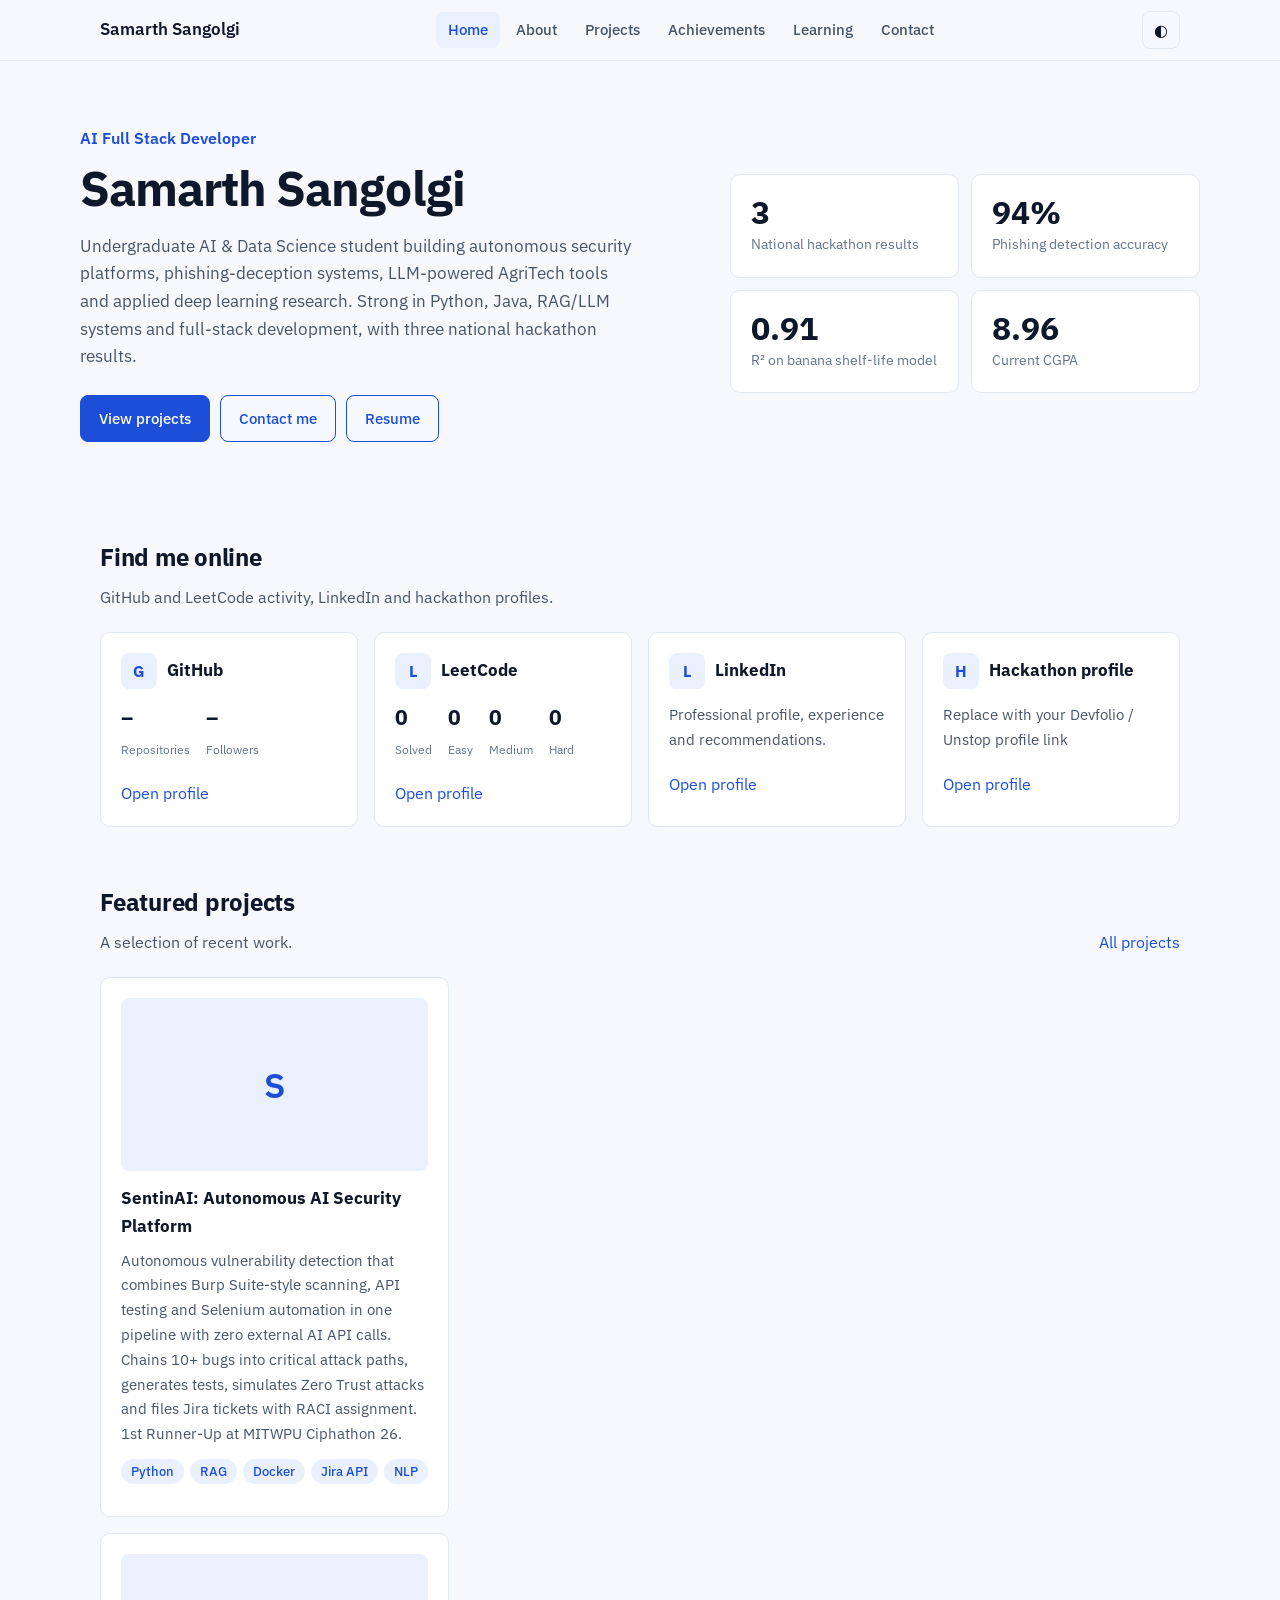
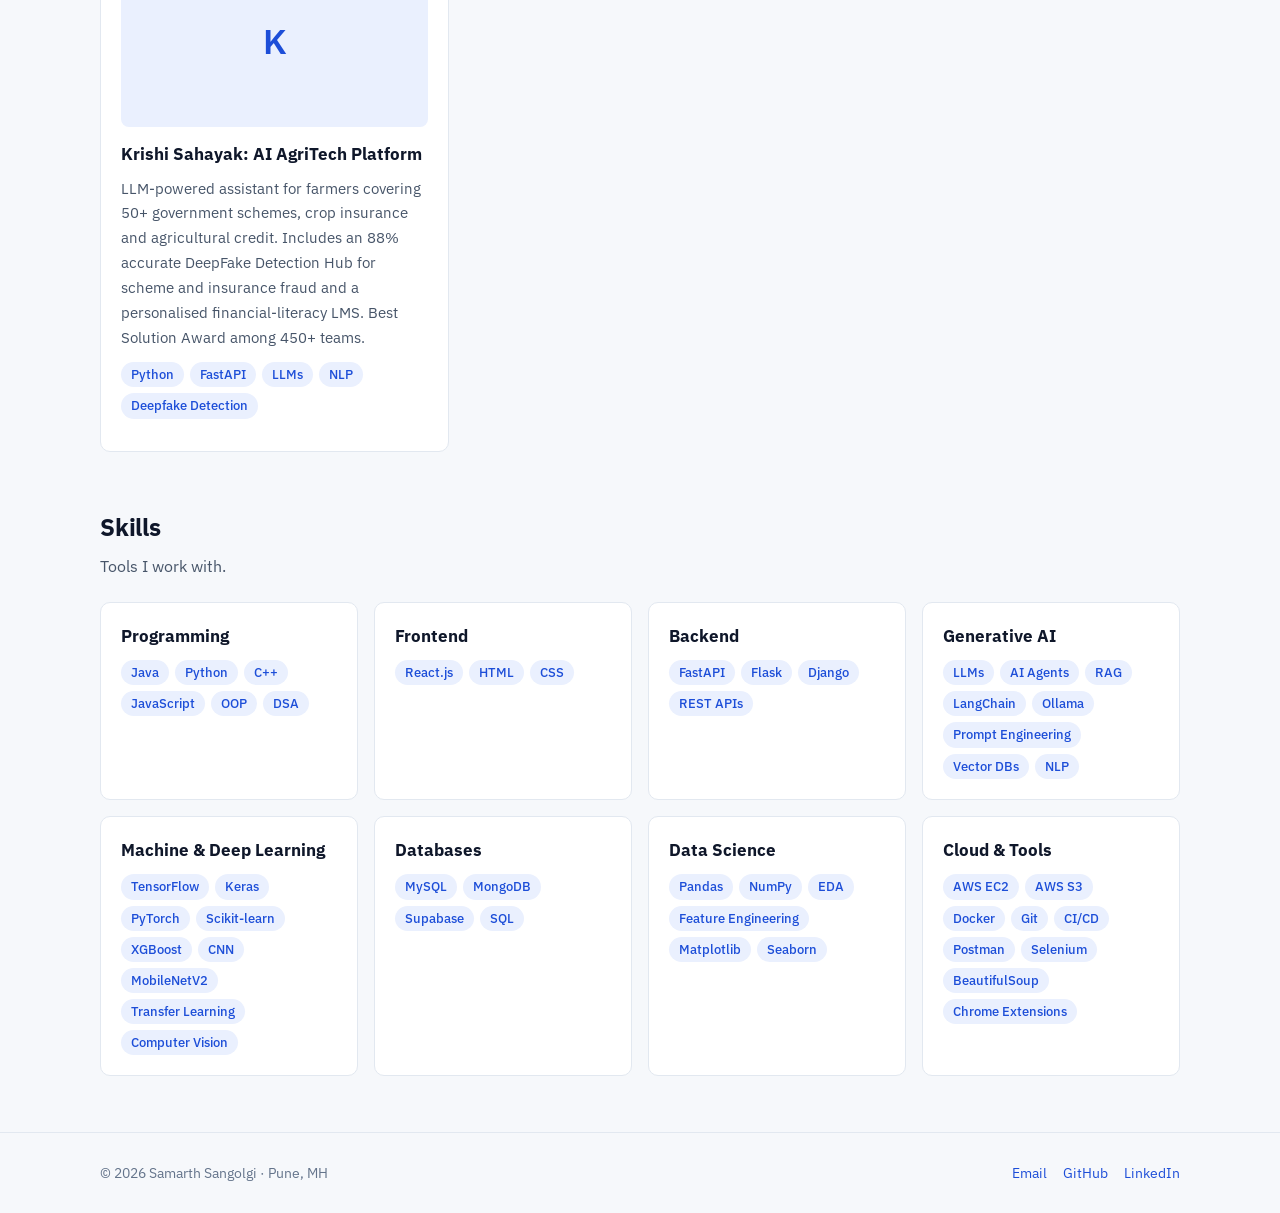
==== commit c3a83ebf: "new" ====
--- a/index.html
+++ b/index.html
@@ -1,871 +1,2 @@
-<!DOCTYPE html>
-<html lang="en">
-<head>
-  <meta charset="UTF-8" />
-  <meta name="viewport" content="width=device-width, initial-scale=1.0" />
-  <title>Samarth Sangolgi — AI Full Stack Developer</title>
-  <link rel="preconnect" href="https://fonts.googleapis.com" />
-  <link rel="preconnect" href="https://fonts.gstatic.com" crossorigin />
-  <link href="https://fonts.googleapis.com/css2?family=Cormorant+Garamond:ital,wght@0,400;0,500;0,600;0,700;1,400&family=DM+Sans:wght@300;400;500&display=swap" rel="stylesheet" />
-  <style>
-    *, *::before, *::after { box-sizing: border-box; margin: 0; padding: 0; }
-
-    :root {
-      --cream: #F9F6F1;
-      --ink: #1A1814;
-      --ink-light: #4A4540;
-      --ink-muted: #8A8480;
-      --gold: #B08D57;
-      --gold-light: #D4AF7A;
-      --rule: #E2DDD8;
-      --card-bg: #FFFFFF;
-      --serif: 'Cormorant Garamond', Georgia, serif;
-      --sans: 'DM Sans', sans-serif;
-    }
-
-    html { scroll-behavior: smooth; }
-
-    body {
-      background: var(--cream);
-      color: var(--ink);
-      font-family: var(--sans);
-      font-size: 15px;
-      line-height: 1.7;
-      overflow-x: hidden;
-    }
-
-    /* ── NAV ── */
-    nav {
-      position: fixed;
-      top: 0; left: 0; right: 0;
-      z-index: 100;
-      background: rgba(249,246,241,0.92);
-      backdrop-filter: blur(12px);
-      border-bottom: 1px solid var(--rule);
-      padding: 0 5vw;
-      height: 64px;
-      display: flex;
-      align-items: center;
-      justify-content: space-between;
-    }
-    .nav-logo {
-      font-family: var(--serif);
-      font-size: 1.15rem;
-      font-weight: 600;
-      color: var(--ink);
-      letter-spacing: 0.03em;
-      text-decoration: none;
-    }
-    .nav-links { display: flex; gap: 2rem; list-style: none; }
-    .nav-links a {
-      font-size: 0.78rem;
-      letter-spacing: 0.12em;
-      text-transform: uppercase;
-      color: var(--ink-light);
-      text-decoration: none;
-      font-weight: 500;
-      transition: color 0.2s;
-    }
-    .nav-links a:hover { color: var(--gold); }
-
-    /* ── HERO ── */
-    .hero {
-      min-height: 100vh;
-      padding-top: 64px;
-      display: flex;
-      align-items: center;
-      position: relative;
-      overflow: hidden;
-    }
-    .hero-bg {
-      position: absolute;
-      inset: 0;
-      background: radial-gradient(ellipse 70% 60% at 80% 40%, rgba(176,141,87,0.07) 0%, transparent 70%);
-      pointer-events: none;
-    }
-    .hero-grid {
-      display: grid;
-      grid-template-columns: 1fr 1fr;
-      gap: 4rem;
-      align-items: center;
-      width: 100%;
-      max-width: 1200px;
-      margin: 0 auto;
-      padding: 6rem 5vw;
-    }
-    .hero-eyebrow {
-      font-size: 0.72rem;
-      letter-spacing: 0.2em;
-      text-transform: uppercase;
-      color: var(--gold);
-      font-weight: 500;
-      margin-bottom: 1.2rem;
-      display: flex;
-      align-items: center;
-      gap: 0.75rem;
-    }
-    .hero-eyebrow::before {
-      content: '';
-      display: block;
-      width: 32px;
-      height: 1px;
-      background: var(--gold);
-    }
-    .hero-name {
-      font-family: var(--serif);
-      font-size: clamp(3rem, 6vw, 5rem);
-      font-weight: 600;
-      line-height: 1.08;
-      color: var(--ink);
-      margin-bottom: 1.5rem;
-    }
-    .hero-name span { color: var(--gold); }
-    .hero-bio {
-      font-size: 1rem;
-      color: var(--ink-light);
-      max-width: 480px;
-      line-height: 1.8;
-      margin-bottom: 2.5rem;
-    }
-    .hero-cta { display: flex; gap: 1rem; flex-wrap: wrap; }
-    .btn-primary {
-      background: var(--ink);
-      color: var(--cream);
-      padding: 0.75rem 1.8rem;
-      text-decoration: none;
-      font-size: 0.8rem;
-      letter-spacing: 0.08em;
-      font-weight: 500;
-      transition: background 0.2s, transform 0.2s;
-    }
-    .btn-primary:hover { background: var(--gold); transform: translateY(-1px); }
-    .btn-outline {
-      border: 1px solid var(--ink);
-      color: var(--ink);
-      padding: 0.75rem 1.8rem;
-      text-decoration: none;
-      font-size: 0.8rem;
-      letter-spacing: 0.08em;
-      font-weight: 500;
-      transition: border-color 0.2s, color 0.2s, transform 0.2s;
-    }
-    .btn-outline:hover { border-color: var(--gold); color: var(--gold); transform: translateY(-1px); }
-
-    .hero-panel {
-      display: grid;
-      grid-template-columns: 1fr 1fr;
-      gap: 1rem;
-    }
-    .stat-card {
-      background: var(--card-bg);
-      border: 1px solid var(--rule);
-      padding: 1.5rem;
-      animation: fadeUp 0.6s ease both;
-    }
-    .stat-card:nth-child(2) { animation-delay: 0.1s; margin-top: 1.5rem; }
-    .stat-card:nth-child(3) { animation-delay: 0.2s; }
-    .stat-card:nth-child(4) { animation-delay: 0.3s; margin-top: 1.5rem; }
-    .stat-num {
-      font-family: var(--serif);
-      font-size: 2.4rem;
-      font-weight: 700;
-      color: var(--ink);
-      line-height: 1;
-    }
-    .stat-label {
-      font-size: 0.72rem;
-      letter-spacing: 0.1em;
-      text-transform: uppercase;
-      color: var(--ink-muted);
-      margin-top: 0.4rem;
-    }
-
-    /* ── SECTION WRAPPER ── */
-    .section {
-      max-width: 1200px;
-      margin: 0 auto;
-      padding: 6rem 5vw;
-    }
-    .section-rule {
-      display: flex;
-      align-items: center;
-      gap: 1rem;
-      margin-bottom: 3.5rem;
-    }
-    .section-tag {
-      font-size: 0.7rem;
-      letter-spacing: 0.18em;
-      text-transform: uppercase;
-      color: var(--gold);
-      font-weight: 500;
-    }
-    .section-rule-line {
-      flex: 1;
-      height: 1px;
-      background: var(--rule);
-    }
-    .section-title {
-      font-family: var(--serif);
-      font-size: clamp(2rem, 4vw, 3rem);
-      font-weight: 600;
-      color: var(--ink);
-      margin-bottom: 0.75rem;
-    }
-
-    /* ── SKILLS ── */
-    .skills-grid {
-      display: grid;
-      grid-template-columns: repeat(auto-fit, minmax(220px, 1fr));
-      gap: 1px;
-      border: 1px solid var(--rule);
-      background: var(--rule);
-    }
-    .skill-cell {
-      background: var(--card-bg);
-      padding: 1.8rem;
-    }
-    .skill-cell-label {
-      font-size: 0.68rem;
-      letter-spacing: 0.15em;
-      text-transform: uppercase;
-      color: var(--gold);
-      margin-bottom: 0.75rem;
-      font-weight: 500;
-    }
-    .skill-tags { display: flex; flex-wrap: wrap; gap: 0.4rem; }
-    .skill-tag {
-      background: var(--cream);
-      color: var(--ink-light);
-      padding: 0.25rem 0.65rem;
-      font-size: 0.75rem;
-      border: 1px solid var(--rule);
-    }
-
-    /* ── EXPERIENCE ── */
-    .exp-item {
-      display: grid;
-      grid-template-columns: 200px 1fr;
-      gap: 2rem;
-      padding: 2.5rem 0;
-      border-bottom: 1px solid var(--rule);
-    }
-    .exp-item:first-of-type { border-top: 1px solid var(--rule); }
-    .exp-duration {
-      font-size: 0.75rem;
-      color: var(--gold);
-      letter-spacing: 0.05em;
-      font-weight: 500;
-      margin-bottom: 0.3rem;
-    }
-    .exp-company {
-      font-family: var(--serif);
-      font-size: 1.1rem;
-      color: var(--ink-muted);
-    }
-    .exp-title {
-      font-family: var(--serif);
-      font-size: 1.5rem;
-      font-weight: 600;
-      margin-bottom: 1rem;
-      color: var(--ink);
-    }
-    .exp-bullets { list-style: none; }
-    .exp-bullets li {
-      font-size: 0.9rem;
-      color: var(--ink-light);
-      padding: 0.3rem 0;
-      padding-left: 1.2rem;
-      position: relative;
-    }
-    .exp-bullets li::before {
-      content: '—';
-      position: absolute;
-      left: 0;
-      color: var(--gold);
-      font-size: 0.8rem;
-    }
-
-    /* ── PROJECTS ── */
-    .projects-grid {
-      display: grid;
-      grid-template-columns: repeat(auto-fit, minmax(300px, 1fr));
-      gap: 1.5rem;
-    }
-    .proj-card {
-      background: var(--card-bg);
-      border: 1px solid var(--rule);
-      overflow: hidden;
-      transition: box-shadow 0.3s, transform 0.3s;
-    }
-    .proj-card:hover {
-      box-shadow: 0 12px 32px rgba(26,24,20,0.08);
-      transform: translateY(-4px);
-    }
-    .proj-img {
-      width: 100%;
-      height: 180px;
-      object-fit: cover;
-      display: block;
-    }
-    .proj-img-placeholder {
-      width: 100%;
-      height: 180px;
-      background: linear-gradient(135deg, #f0ebe3 0%, #e5dfd6 100%);
-      display: flex;
-      align-items: center;
-      justify-content: center;
-    }
-    .proj-img-placeholder span {
-      font-family: var(--serif);
-      font-size: 2rem;
-      color: var(--gold-light);
-      font-weight: 600;
-    }
-    .proj-body { padding: 1.5rem; }
-    .proj-name {
-      font-family: var(--serif);
-      font-size: 1.2rem;
-      font-weight: 600;
-      margin-bottom: 0.6rem;
-      color: var(--ink);
-    }
-    .proj-stack { display: flex; flex-wrap: wrap; gap: 0.35rem; margin-bottom: 0.9rem; }
-    .proj-tag {
-      font-size: 0.68rem;
-      letter-spacing: 0.08em;
-      color: var(--gold);
-      border: 1px solid var(--gold-light);
-      padding: 0.15rem 0.5rem;
-      text-transform: uppercase;
-    }
-    .proj-desc {
-      font-size: 0.88rem;
-      color: var(--ink-light);
-      line-height: 1.65;
-    }
-
-    /* ── HACKATHONS ── */
-    .hack-grid {
-      display: grid;
-      grid-template-columns: repeat(auto-fit, minmax(280px, 1fr));
-      gap: 1.5rem;
-    }
-    .hack-card {
-      background: var(--card-bg);
-      border: 1px solid var(--rule);
-      overflow: hidden;
-      transition: box-shadow 0.3s, transform 0.3s;
-    }
-    .hack-card:hover {
-      box-shadow: 0 12px 32px rgba(26,24,20,0.08);
-      transform: translateY(-4px);
-    }
-    .hack-img {
-      width: 100%;
-      height: 140px;
-      object-fit: cover;
-      display: block;
-    }
-    .hack-img-placeholder {
-      width: 100%;
-      height: 140px;
-      background: linear-gradient(135deg, #f0ebe3 0%, #e5dfd6 100%);
-      display: flex;
-      align-items: center;
-      justify-content: center;
-    }
-    .hack-img-placeholder span {
-      font-family: var(--serif);
-      font-size: 2.5rem;
-      color: var(--gold-light);
-      font-weight: 700;
-    }
-    .hack-body {
-      padding: 1.5rem;
-      position: relative;
-    }
-    .hack-badge {
-      position: absolute;
-      top: -1rem;
-      right: 1.5rem;
-      background: var(--gold);
-      color: #fff;
-      font-size: 0.65rem;
-      letter-spacing: 0.1em;
-      text-transform: uppercase;
-      padding: 0.25rem 0.75rem;
-      font-weight: 600;
-    }
-    .hack-num {
-      font-family: var(--serif);
-      font-size: 2.4rem;
-      color: var(--rule);
-      font-weight: 700;
-      line-height: 1;
-      margin-bottom: 0.75rem;
-    }
-    .hack-name {
-      font-family: var(--serif);
-      font-size: 1.15rem;
-      font-weight: 600;
-      margin-bottom: 0.4rem;
-      color: var(--ink);
-    }
-    .hack-achievement {
-      font-size: 0.8rem;
-      color: var(--gold);
-      font-weight: 500;
-      letter-spacing: 0.05em;
-      margin-bottom: 0.75rem;
-    }
-    .hack-detail { font-size: 0.88rem; color: var(--ink-light); }
-
-    /* ── CERTIFICATIONS ── */
-    .certs-grid {
-      display: grid;
-      grid-template-columns: repeat(auto-fit, minmax(200px, 1fr));
-      gap: 1px;
-      border: 1px solid var(--rule);
-      background: var(--rule);
-    }
-    .cert-cell {
-      background: var(--card-bg);
-      overflow: hidden;
-      transition: background 0.2s;
-    }
-    .cert-cell:hover { background: var(--cream); }
-    .cert-img {
-      width: 100%;
-      height: 120px;
-      object-fit: cover;
-      display: block;
-    }
-    .cert-img-placeholder {
-      width: 100%;
-      height: 120px;
-      background: linear-gradient(135deg, #f0ebe3 0%, #e5dfd6 100%);
-      display: flex;
-      align-items: center;
-      justify-content: center;
-    }
-    .cert-img-placeholder svg {
-      width: 32px;
-      height: 32px;
-      color: var(--gold-light);
-    }
-    .cert-info {
-      padding: 1.2rem 1.5rem;
-      text-align: center;
-    }
-    .cert-name {
-      font-family: var(--serif);
-      font-size: 0.95rem;
-      font-weight: 600;
-      color: var(--ink);
-      margin-bottom: 0.3rem;
-    }
-    .cert-issuer {
-      font-size: 0.72rem;
-      color: var(--gold);
-      letter-spacing: 0.08em;
-      text-transform: uppercase;
-    }
-
-    /* ── EDUCATION ── */
-    .edu-grid {
-      display: grid;
-      grid-template-columns: 1fr 1fr;
-      gap: 1.5rem;
-    }
-    .edu-card {
-      border: 1px solid var(--rule);
-      background: var(--card-bg);
-      padding: 2rem;
-    }
-    .edu-degree {
-      font-family: var(--serif);
-      font-size: 1.2rem;
-      font-weight: 600;
-      color: var(--ink);
-      margin-bottom: 0.4rem;
-    }
-    .edu-inst {
-      font-size: 0.85rem;
-      color: var(--gold);
-      font-weight: 500;
-      margin-bottom: 0.25rem;
-    }
-    .edu-dur { font-size: 0.8rem; color: var(--ink-muted); margin-bottom: 0.75rem; }
-    .edu-detail { font-size: 0.88rem; color: var(--ink-light); }
-
-    /* ── FOOTER ── */
-    .footer-section {
-      background: var(--ink);
-      color: var(--cream);
-      padding: 5rem 5vw;
-      margin-top: 4rem;
-    }
-    .footer-inner {
-      max-width: 1200px;
-      margin: 0 auto;
-      display: grid;
-      grid-template-columns: 1fr auto;
-      gap: 4rem;
-      align-items: end;
-    }
-    .footer-heading {
-      font-family: var(--serif);
-      font-size: clamp(2.2rem, 5vw, 4rem);
-      font-weight: 600;
-      line-height: 1.1;
-      margin-bottom: 1.5rem;
-    }
-    .footer-heading span { color: var(--gold-light); }
-    .footer-sub {
-      color: rgba(249,246,241,0.55);
-      font-size: 0.9rem;
-      max-width: 420px;
-    }
-    .footer-contact a {
-      display: inline-block;
-      color: var(--cream);
-      text-decoration: none;
-      font-size: 0.95rem;
-      padding: 0.5rem 1.5rem;
-      border: 1px solid rgba(255,255,255,0.25);
-      margin-top: 1rem;
-      margin-right: 0.75rem;
-      transition: border-color 0.2s, color 0.2s;
-    }
-    .footer-contact a:hover { border-color: var(--gold-light); color: var(--gold-light); }
-    .footer-links { display: flex; flex-direction: column; gap: 1rem; text-align: right; }
-    .footer-links a {
-      font-size: 0.8rem;
-      letter-spacing: 0.12em;
-      text-transform: uppercase;
-      color: rgba(249,246,241,0.5);
-      text-decoration: none;
-      transition: color 0.2s;
-    }
-    .footer-links a:hover { color: var(--gold-light); }
-    .footer-bottom {
-      max-width: 1200px;
-      margin: 3rem auto 0;
-      padding-top: 1.5rem;
-      border-top: 1px solid rgba(255,255,255,0.1);
-      display: flex;
-      justify-content: space-between;
-      align-items: center;
-      font-size: 0.75rem;
-      color: rgba(249,246,241,0.35);
-    }
-
-    /* ── LOADING ── */
-    #loading {
-      position: fixed;
-      inset: 0;
-      background: var(--cream);
-      display: flex;
-      align-items: center;
-      justify-content: center;
-      z-index: 999;
-      transition: opacity 0.4s ease;
-    }
-    #loading.hidden { opacity: 0; pointer-events: none; }
-    .loading-dot {
-      font-family: var(--serif);
-      font-size: 1.5rem;
-      color: var(--gold);
-      animation: pulse 1.2s ease infinite;
-    }
-
-    /* ── ANIMATIONS ── */
-    @keyframes fadeUp {
-      from { opacity: 0; transform: translateY(18px); }
-      to   { opacity: 1; transform: translateY(0); }
-    }
-    @keyframes pulse {
-      0%, 100% { opacity: 0.3; } 50% { opacity: 1; }
-    }
-    .hero-eyebrow { animation: fadeUp 0.5s ease both; }
-    .hero-name    { animation: fadeUp 0.5s 0.1s ease both; }
-    .hero-bio     { animation: fadeUp 0.5s 0.2s ease both; }
-    .hero-cta     { animation: fadeUp 0.5s 0.3s ease both; }
-
-    /* ── RESPONSIVE ── */
-    @media (max-width: 768px) {
-      .hero-grid { grid-template-columns: 1fr; padding: 4rem 5vw; }
-      .hero-panel { display: none; }
-      .exp-item { grid-template-columns: 1fr; gap: 0.75rem; }
-      .edu-grid { grid-template-columns: 1fr; }
-      .footer-inner { grid-template-columns: 1fr; }
-      .footer-links { text-align: left; }
-      .nav-links { display: none; }
-    }
-  </style>
-</head>
-<body>
-
-  <!-- LOADING -->
-  <div id="loading"><span class="loading-dot">···</span></div>
-
-  <!-- NAV (populated by JS) -->
-  <nav>
-    <a class="nav-logo" href="#" id="nav-logo">Loading…</a>
-    <ul class="nav-links">
-      <li><a href="#experience">Experience</a></li>
-      <li><a href="#projects">Projects</a></li>
-      <li><a href="#hackathons">Hackathons</a></li>
-      <li><a href="#certifications">Certifications</a></li>
-      <li><a href="#contact">Contact</a></li>
-    </ul>
-  </nav>
-
-  <!-- HERO -->
-  <header class="hero" id="hero-section">
-    <div class="hero-bg"></div>
-    <div class="hero-grid">
-      <div>
-        <p class="hero-eyebrow" id="hero-eyebrow"></p>
-        <h1 class="hero-name" id="hero-name"></h1>
-        <p class="hero-bio" id="hero-bio"></p>
-        <div class="hero-cta" id="hero-cta"></div>
-      </div>
-      <div class="hero-panel" id="hero-panel"></div>
-    </div>
-  </header>
-
-  <!-- SKILLS -->
-  <section class="section" id="skills">
-    <div class="section-rule">
-      <span class="section-tag">Capabilities</span>
-      <div class="section-rule-line"></div>
-    </div>
-    <h2 class="section-title" style="margin-bottom:2rem;">Technical Skills</h2>
-    <div class="skills-grid" id="skills-grid"></div>
-  </section>
-
-  <!-- EXPERIENCE -->
-  <section class="section" id="experience">
-    <div class="section-rule">
-      <span class="section-tag">Work</span>
-      <div class="section-rule-line"></div>
-    </div>
-    <h2 class="section-title">Experience</h2>
-    <div id="experience-list"></div>
-  </section>
-
-  <!-- PROJECTS -->
-  <section class="section" id="projects">
-    <div class="section-rule">
-      <span class="section-tag">Selected Work</span>
-      <div class="section-rule-line"></div>
-    </div>
-    <h2 class="section-title" style="margin-bottom:2rem;">Projects</h2>
-    <div class="projects-grid" id="projects-grid"></div>
-  </section>
-
-  <!-- HACKATHONS -->
-  <section class="section" id="hackathons">
-    <div class="section-rule">
-      <span class="section-tag">Achievements</span>
-      <div class="section-rule-line"></div>
-    </div>
-    <h2 class="section-title" style="margin-bottom:2rem;">Hackathons</h2>
-    <div class="hack-grid" id="hack-grid"></div>
-  </section>
-
-  <!-- CERTIFICATIONS -->
-  <section class="section" id="certifications">
-    <div class="section-rule">
-      <span class="section-tag">Learning</span>
-      <div class="section-rule-line"></div>
-    </div>
-    <h2 class="section-title" style="margin-bottom:2rem;">Certifications</h2>
-    <div class="certs-grid" id="certs-grid"></div>
-  </section>
-
-  <!-- EDUCATION -->
-  <section class="section" id="education">
-    <div class="section-rule">
-      <span class="section-tag">Background</span>
-      <div class="section-rule-line"></div>
-    </div>
-    <h2 class="section-title" style="margin-bottom:2rem;">Education</h2>
-    <div class="edu-grid" id="edu-grid"></div>
-  </section>
-
-  <!-- FOOTER / CONTACT -->
-  <footer class="footer-section" id="contact">
-    <div class="footer-inner">
-      <div>
-        <h2 class="footer-heading">Let's build<br>something <span>great.</span></h2>
-        <p class="footer-sub" id="footer-sub"></p>
-        <div class="footer-contact" id="footer-contact"></div>
-      </div>
-      <div class="footer-links">
-        <a href="#skills">Skills</a>
-        <a href="#experience">Experience</a>
-        <a href="#projects">Projects</a>
-        <a href="#hackathons">Hackathons</a>
-        <a href="#certifications">Certifications</a>
-        <a href="#education">Education</a>
-      </div>
-    </div>
-    <div class="footer-bottom">
-      <span id="footer-copy"></span>
-      <span id="footer-role"></span>
-    </div>
-  </footer>
-
-  <script>
-    // ── SVG ICONS ──
-    const ICONS = {
-      layers: `<svg viewBox="0 0 24 24" fill="none" stroke="currentColor" stroke-width="1.5"><path d="M12 2L2 7l10 5 10-5-10-5zM2 17l10 5 10-5M2 12l10 5 10-5"/></svg>`,
-      clock:  `<svg viewBox="0 0 24 24" fill="none" stroke="currentColor" stroke-width="1.5"><circle cx="12" cy="12" r="10"/><path d="M12 8v4l3 3"/></svg>`,
-      monitor:`<svg viewBox="0 0 24 24" fill="none" stroke="currentColor" stroke-width="1.5"><rect x="2" y="3" width="20" height="14" rx="2"/><path d="M8 21h8M12 17v4"/></svg>`,
-      chat:   `<svg viewBox="0 0 24 24" fill="none" stroke="currentColor" stroke-width="1.5"><path d="M21 15a2 2 0 01-2 2H7l-4 4V5a2 2 0 012-2h14a2 2 0 012 2z"/></svg>`
-    };
-
-    // ── IMAGE HELPER: try real image, fallback to placeholder ──
-    function imgOrPlaceholder(src, alt, cls, placeholderHTML) {
-      return `<div class="${cls}-wrapper" style="position:relative;overflow:hidden;">
-        <img src="${src}" alt="${alt}" class="${cls}" 
-          onerror="this.style.display='none';this.nextElementSibling.style.display='flex';"
-          style="display:block;">
-        <div class="${cls}-placeholder" style="display:none;">${placeholderHTML}</div>
-      </div>`;
-    }
-
-    // ── RENDER ──
-    async function loadPortfolio() {
-      const res = await fetch('data.json');
-      const d = await res.json();
-
-      // Meta
-      document.title = `${d.meta.name} — ${d.meta.title}`;
-      document.getElementById('nav-logo').textContent = d.meta.name;
-
-      // Hero
-      document.getElementById('hero-eyebrow').textContent = d.meta.title;
-      document.getElementById('hero-name').innerHTML =
-        `${d.meta.name.split(' ')[0]}<br><span>${d.meta.name.split(' ')[1]}</span>`;
-      document.getElementById('hero-bio').textContent = d.meta.bio;
-      document.getElementById('hero-cta').innerHTML = `
-        <a href="mailto:${d.meta.email}" class="btn-primary">Get in Touch</a>
-        <a href="#projects" class="btn-outline">View Work</a>`;
-
-      // Stats
-      document.getElementById('hero-panel').innerHTML = d.stats.map((s, i) => `
-        <div class="stat-card" style="animation-delay:${i*0.1}s">
-          <div class="stat-num">${s.num}</div>
-          <div class="stat-label">${s.label}</div>
-        </div>`).join('');
-
-      // Skills
-      document.getElementById('skills-grid').innerHTML = d.skills.map(s => `
-        <div class="skill-cell">
-          <div class="skill-cell-label">${s.label}</div>
-          <div class="skill-tags">${s.tags.map(t => `<span class="skill-tag">${t}</span>`).join('')}</div>
-        </div>`).join('');
-
-      // Experience
-      document.getElementById('experience-list').innerHTML = d.experience.map(e => `
-        <div class="exp-item">
-          <div class="exp-meta">
-            <div class="exp-duration">${e.duration}</div>
-            <div class="exp-company">${e.company}</div>
-          </div>
-          <div>
-            <h3 class="exp-title">${e.title}</h3>
-            <ul class="exp-bullets">${e.bullets.map(b => `<li>${b}</li>`).join('')}</ul>
-          </div>
-        </div>`).join('');
-
-      // Projects
-      document.getElementById('projects-grid').innerHTML = d.projects.map(p => `
-        <div class="proj-card">
-          <div style="position:relative;">
-            <img src="${p.image}" alt="${p.name}" class="proj-img"
-              onerror="this.style.display='none';this.nextElementSibling.style.display='flex';">
-            <div class="proj-img-placeholder" style="display:none;"><span>${p.placeholder}</span></div>
-          </div>
-          <div class="proj-body">
-            <h3 class="proj-name">${p.name}</h3>
-            <div class="proj-stack">${p.stack.map(t => `<span class="proj-tag">${t}</span>`).join('')}</div>
-            <p class="proj-desc">${p.desc}</p>
-          </div>
-        </div>`).join('');
-
-      // Hackathons
-      document.getElementById('hack-grid').innerHTML = d.hackathons.map(h => `
-        <div class="hack-card">
-          <div style="position:relative;">
-            <img src="${h.image}" alt="${h.name}" class="hack-img"
-              onerror="this.style.display='none';this.nextElementSibling.style.display='flex';">
-            <div class="hack-img-placeholder" style="display:none;"><span>${h.num}</span></div>
-          </div>
-          <div class="hack-body">
-            <span class="hack-badge">${h.badge}</span>
-            <div class="hack-num">${h.num}</div>
-            <h3 class="hack-name">${h.name}</h3>
-            <div class="hack-achievement">${h.achievement}</div>
-            <p class="hack-detail">${h.detail}</p>
-          </div>
-        </div>`).join('');
-
-      // Certifications
-      document.getElementById('certs-grid').innerHTML = d.certifications.map(c => `
-        <div class="cert-cell">
-          <div style="position:relative;">
-            <img src="${c.image}" alt="${c.name}" class="cert-img"
-              onerror="this.style.display='none';this.nextElementSibling.style.display='flex';">
-            <div class="cert-img-placeholder" style="display:none;">
-              <svg viewBox="0 0 24 24" fill="none" stroke="#D4AF7A" stroke-width="1.5">${
-                c.icon === 'layers'  ? '<path d="M12 2L2 7l10 5 10-5-10-5zM2 17l10 5 10-5M2 12l10 5 10-5"/>' :
-                c.icon === 'clock'   ? '<circle cx="12" cy="12" r="10"/><path d="M12 8v4l3 3"/>' :
-                c.icon === 'monitor' ? '<rect x="2" y="3" width="20" height="14" rx="2"/><path d="M8 21h8M12 17v4"/>' :
-                '<path d="M21 15a2 2 0 01-2 2H7l-4 4V5a2 2 0 012-2h14a2 2 0 012 2z"/>'
-              }</svg>
-            </div>
-          </div>
-          <div class="cert-info">
-            <div class="cert-name">${c.name}</div>
-            <div class="cert-issuer">${c.issuer}</div>
-          </div>
-        </div>`).join('');
-
-      // Education
-      document.getElementById('edu-grid').innerHTML = d.education.map(e => `
-        <div class="edu-card">
-          <div class="edu-degree">${e.degree}</div>
-          <div class="edu-inst">${e.institution}</div>
-          <div class="edu-dur">${e.duration}</div>
-          <div class="edu-detail">${e.detail}</div>
-        </div>`).join('');
-
-      // Footer
-      document.getElementById('footer-sub').textContent =
-        'Open to internships, research collaborations, and freelance projects in AI and full-stack engineering.';
-      document.getElementById('footer-contact').innerHTML = `
-        <a href="mailto:${d.meta.email}">${d.meta.email}</a>
-        <a href="${d.meta.github}" target="_blank" rel="noopener">GitHub</a>
-        <a href="${d.meta.linkedin}" target="_blank" rel="noopener">LinkedIn</a>
-        <a href="${d.meta.instagram}" target="_blank" rel="noopener">Instagram</a>`;
-      document.getElementById('footer-copy').textContent = `© 2025 ${d.meta.name} · ${d.meta.location}`;
-      document.getElementById('footer-role').textContent = d.meta.title;
-
-      // Hide loader
-      const loader = document.getElementById('loading');
-      loader.classList.add('hidden');
-      setTimeout(() => loader.remove(), 500);
-    }
-
-    loadPortfolio().catch(err => {
-      console.error('Failed to load data.json:', err);
-      document.getElementById('loading').innerHTML =
-        '<p style="color:#B08D57;font-family:serif;">Could not load portfolio data. Make sure data.json is in the same folder.</p>';
-    });
-  </script>
-</body>
-</html>+<!DOCTYPE html><html lang="en"><head><meta charset="UTF-8"><meta name="viewport" content="width=device-width,initial-scale=1"><title>Home</title><meta name="description" content="Portfolio of Samarth Sangolgi, AI Full Stack Developer">
+<link rel="preconnect" href="https://fonts.googleapis.com"><link rel="preconnect" href="https://fonts.gstatic.com" crossorigin><link href="https://fonts.googleapis.com/css2?family=IBM+Plex+Sans:wght@400;500;600&display=swap" rel="stylesheet"><link rel="stylesheet" href="css/style.css"></head><body><main><div class="wrap hero"><div><p class="role" data-meta="title"></p><h1 data-title="Home" data-meta="name"></h1><p class="bio" data-meta="bio"></p><div class="btns"><a class="btn p" href="projects.html">View projects</a><a class="btn s" href="contact.html">Contact me</a><a class="btn s" data-meta="resume" href="#">Resume</a></div></div><div class="stats" data-render="stats"></div></div><section class="blk"><div class="wrap"><div class="head"><div><h2>Find me online</h2><p class="sub">GitHub and LeetCode activity, LinkedIn and hackathon profiles.</p></div></div><div class="grid g3" data-render="profiles" ></div></div></section><section class="blk"><div class="wrap"><div class="head"><div><h2>Featured projects</h2><p class="sub">A selection of recent work.</p></div><a href="projects.html">All projects</a></div><div class="grid g2" data-render="projects" data-limit="2"></div></div></section><section class="blk"><div class="wrap"><div class="head"><div><h2>Skills</h2><p class="sub">Tools I work with.</p></div></div><div class="grid g3" data-render="skills" ></div></div></section></main><script src="js/app.js"></script></body></html>
--- a/css/style.css
+++ b/css/style.css
@@ -0,0 +1,75 @@
+:root{--bg:#f6f8fb;--surface:#fff;--ink:#0f172a;--ink2:#475569;--mute:#64748b;--line:#e2e8f0;--brand:#1d4ed8;--brand-ink:#fff;--soft:#eaf0fe;--ok:#0f766e;--r:10px;--f:'IBM Plex Sans',system-ui,-apple-system,'Segoe UI',sans-serif}
+:root[data-theme=dark]{--bg:#0b1220;--surface:#111a2e;--ink:#e6ecf5;--ink2:#a9b6c9;--mute:#8696ad;--line:#1f2b45;--brand:#6c9bff;--brand-ink:#0b1220;--soft:#16233f;--ok:#4fd1c5}
+*{box-sizing:border-box;margin:0;padding:0}html{scroll-behavior:smooth}
+body{background:var(--bg);color:var(--ink);font:16px/1.65 var(--f);-webkit-text-size-adjust:100%}
+a{color:var(--brand);text-decoration:none}a:hover{text-decoration:underline}
+:focus-visible{outline:2px solid var(--brand);outline-offset:2px}
+img{max-width:100%;display:block}
+.wrap{max-width:1120px;margin:0 auto;padding:0 20px}
+.skip{position:absolute;left:-999px}.skip:focus{left:10px;top:10px;background:var(--surface);padding:8px;z-index:99}
+/* header */
+header.top{position:sticky;top:0;z-index:50;background:color-mix(in srgb,var(--bg) 92%,transparent);backdrop-filter:blur(10px);border-bottom:1px solid var(--line)}
+.bar{display:flex;align-items:center;justify-content:space-between;height:60px;gap:12px}
+.logo{font-weight:600;color:var(--ink);font-size:1.05rem}.logo:hover{text-decoration:none}
+nav ul{display:flex;gap:4px;list-style:none}
+nav a{display:block;padding:6px 12px;border-radius:8px;color:var(--ink2);font-size:.92rem;font-weight:500}
+nav a:hover{background:var(--soft);text-decoration:none;color:var(--ink)}
+nav a[aria-current=page]{background:var(--soft);color:var(--brand)}
+.tools{display:flex;gap:8px;align-items:center}
+.icon-btn{background:none;border:1px solid var(--line);color:var(--ink);border-radius:8px;width:38px;height:38px;cursor:pointer;font-size:1rem}
+.icon-btn:hover{background:var(--soft)}#menu{display:none}
+@media(max-width:780px){#menu{display:block}
+nav{position:absolute;left:0;right:0;top:60px;background:var(--surface);border-bottom:1px solid var(--line);display:none}
+nav.open{display:block}nav ul{flex-direction:column;padding:10px 20px}nav a{padding:12px}}
+/* layout */
+main{min-height:70vh}section.blk{padding:56px 0}section.blk+section.blk{padding-top:0}
+h1{font-size:clamp(2rem,5vw,3rem);line-height:1.15;letter-spacing:-.02em}
+h2{font-size:1.5rem;letter-spacing:-.01em;margin-bottom:6px}h3{font-size:1.05rem}
+.sub{color:var(--ink2);max-width:62ch;margin-bottom:24px}
+.head{display:flex;justify-content:space-between;align-items:end;flex-wrap:wrap;gap:8px;margin-bottom:22px}.head .sub{margin:0}
+.pagehead{padding:48px 0 24px}.pagehead .sub{margin:10px 0 0}
+.grid{display:grid;gap:16px}.g2{grid-template-columns:repeat(auto-fill,minmax(min(100%,340px),1fr))}.g3{grid-template-columns:repeat(auto-fill,minmax(min(100%,250px),1fr))}
+.card{background:var(--surface);border:1px solid var(--line);border-radius:var(--r);padding:20px}
+.card.lift{transition:border-color .15s,box-shadow .15s}.card.lift:hover{border-color:var(--brand);box-shadow:0 4px 18px rgba(15,23,42,.08)}
+/* hero */
+.hero{padding:64px 0 40px;display:grid;grid-template-columns:1.3fr 1fr;gap:40px;align-items:center}
+.role{color:var(--brand);font-weight:600;margin-bottom:10px}.hero p.bio{color:var(--ink2);margin:16px 0 24px;max-width:56ch;font-size:1.05rem}
+.btns{display:flex;gap:10px;flex-wrap:wrap}
+.btn{display:inline-block;padding:10px 18px;border-radius:8px;font-weight:500;font-size:.95rem;border:1px solid var(--brand);cursor:pointer;font-family:inherit}
+.btn.p{background:var(--brand);color:var(--brand-ink)}.btn.s{background:transparent;color:var(--brand)}.btn:hover{text-decoration:none;opacity:.9}
+.stats{display:grid;grid-template-columns:1fr 1fr;gap:12px}.stat b{display:block;font-size:2rem;line-height:1.1}.stat span{color:var(--mute);font-size:.85rem}
+@media(max-width:820px){.hero{grid-template-columns:1fr;padding-top:40px}}
+/* chips / tags */
+.tags{display:flex;flex-wrap:wrap;gap:6px}.tag{background:var(--soft);color:var(--brand);padding:2px 10px;border-radius:99px;font-size:.8rem;font-weight:500}
+.chips{display:flex;gap:8px;flex-wrap:wrap;margin-bottom:16px}
+.chip{border:1px solid var(--line);background:var(--surface);color:var(--ink2);padding:5px 14px;border-radius:99px;cursor:pointer;font:inherit;font-size:.85rem}
+.chip[aria-pressed=true]{background:var(--brand);color:var(--brand-ink);border-color:var(--brand)}
+.search{width:100%;max-width:340px;padding:9px 12px;border:1px solid var(--line);border-radius:8px;background:var(--surface);color:var(--ink);font:inherit;margin-bottom:14px}
+.tools-row{display:flex;gap:12px;flex-wrap:wrap;align-items:flex-start}
+/* skills */
+.skill h3{margin-bottom:10px}
+/* timeline */
+.tl{border-left:2px solid var(--line);margin-left:6px}.tl .it{padding:0 0 28px 22px;position:relative}
+.tl .it::before{content:"";position:absolute;left:-7px;top:6px;width:12px;height:12px;border-radius:50%;background:var(--brand)}
+.when{color:var(--mute);font-size:.88rem}.it ul{margin:8px 0 0 18px;color:var(--ink2)}.it li{margin-bottom:4px}
+/* projects & media */
+.thumb{aspect-ratio:16/9;background:var(--soft);border-radius:8px;margin-bottom:14px;overflow:hidden;display:grid;place-items:center;color:var(--brand);font-size:2.2rem;font-weight:600}
+.thumb img{width:100%;height:100%;object-fit:cover}
+.card p{color:var(--ink2);font-size:.94rem;margin:8px 0 12px}
+details.more summary{cursor:pointer;color:var(--brand);font-size:.9rem;font-weight:500}
+.badge{display:inline-block;background:var(--ok);color:var(--surface);font-size:.75rem;padding:2px 10px;border-radius:99px;font-weight:600;margin-bottom:8px}
+.meta{color:var(--mute);font-size:.88rem}
+/* profiles */
+.prof{display:flex;flex-direction:column;gap:6px}.prof .top{display:flex;align-items:center;gap:10px}
+.dot{width:36px;height:36px;border-radius:8px;background:var(--soft);color:var(--brand);display:grid;place-items:center;font-weight:700}
+.nums{display:flex;gap:16px;flex-wrap:wrap;margin:6px 0}.nums b{display:block;font-size:1.3rem}.nums span{font-size:.78rem;color:var(--mute)}
+.live{font-size:.78rem;color:var(--ok)}
+/* contact */
+form.c{display:grid;gap:12px;max-width:560px}
+form.c input,form.c textarea{padding:10px 12px;border:1px solid var(--line);border-radius:8px;background:var(--surface);color:var(--ink);font:inherit;width:100%}
+form.c label{font-size:.88rem;font-weight:500;display:grid;gap:4px}
+footer{border-top:1px solid var(--line);padding:28px 0;color:var(--mute);font-size:.9rem}
+footer .wrap{display:flex;justify-content:space-between;flex-wrap:wrap;gap:12px}footer .links{display:flex;gap:16px;flex-wrap:wrap}
+.empty{color:var(--mute);padding:20px;border:1px dashed var(--line);border-radius:var(--r)}
+.rv{opacity:0;transition:opacity .4s}.rv.in{opacity:1}
+@media(prefers-reduced-motion:reduce){*{transition:none!important;scroll-behavior:auto!important}.rv{opacity:1}}
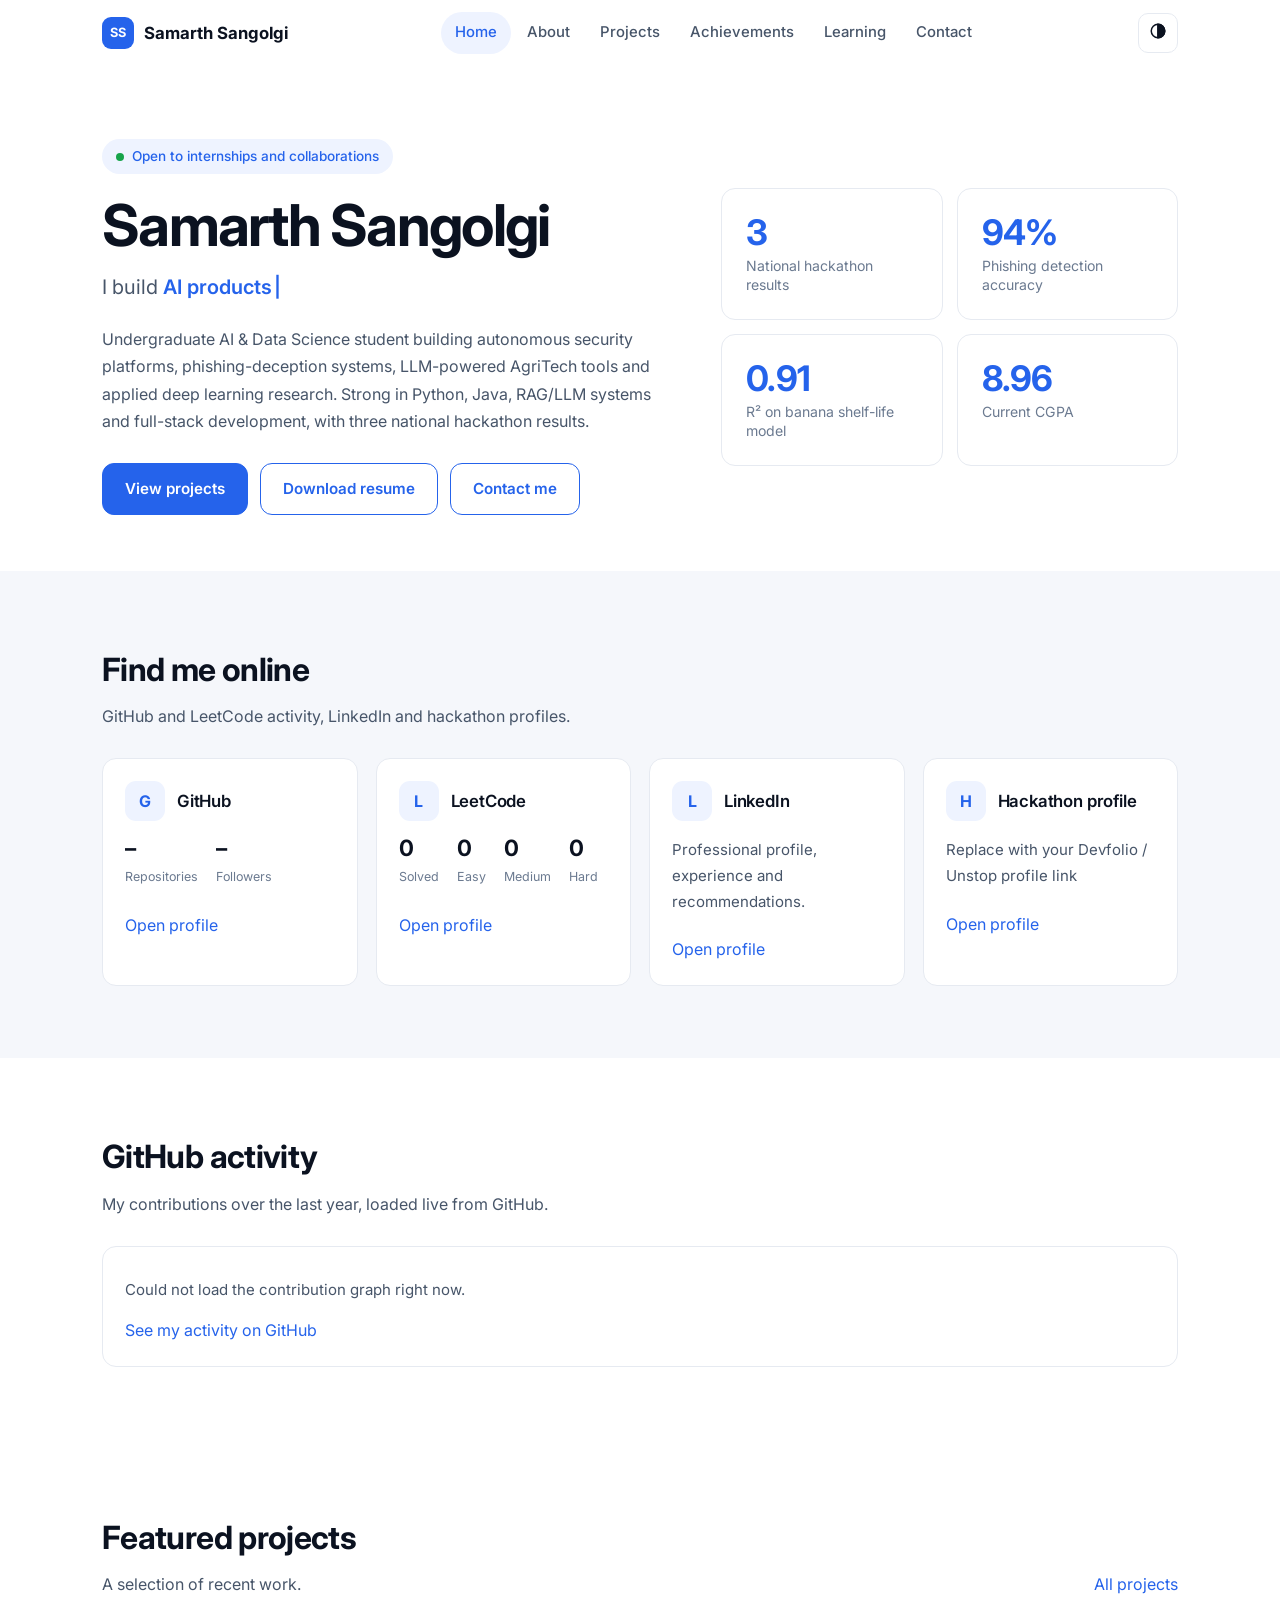
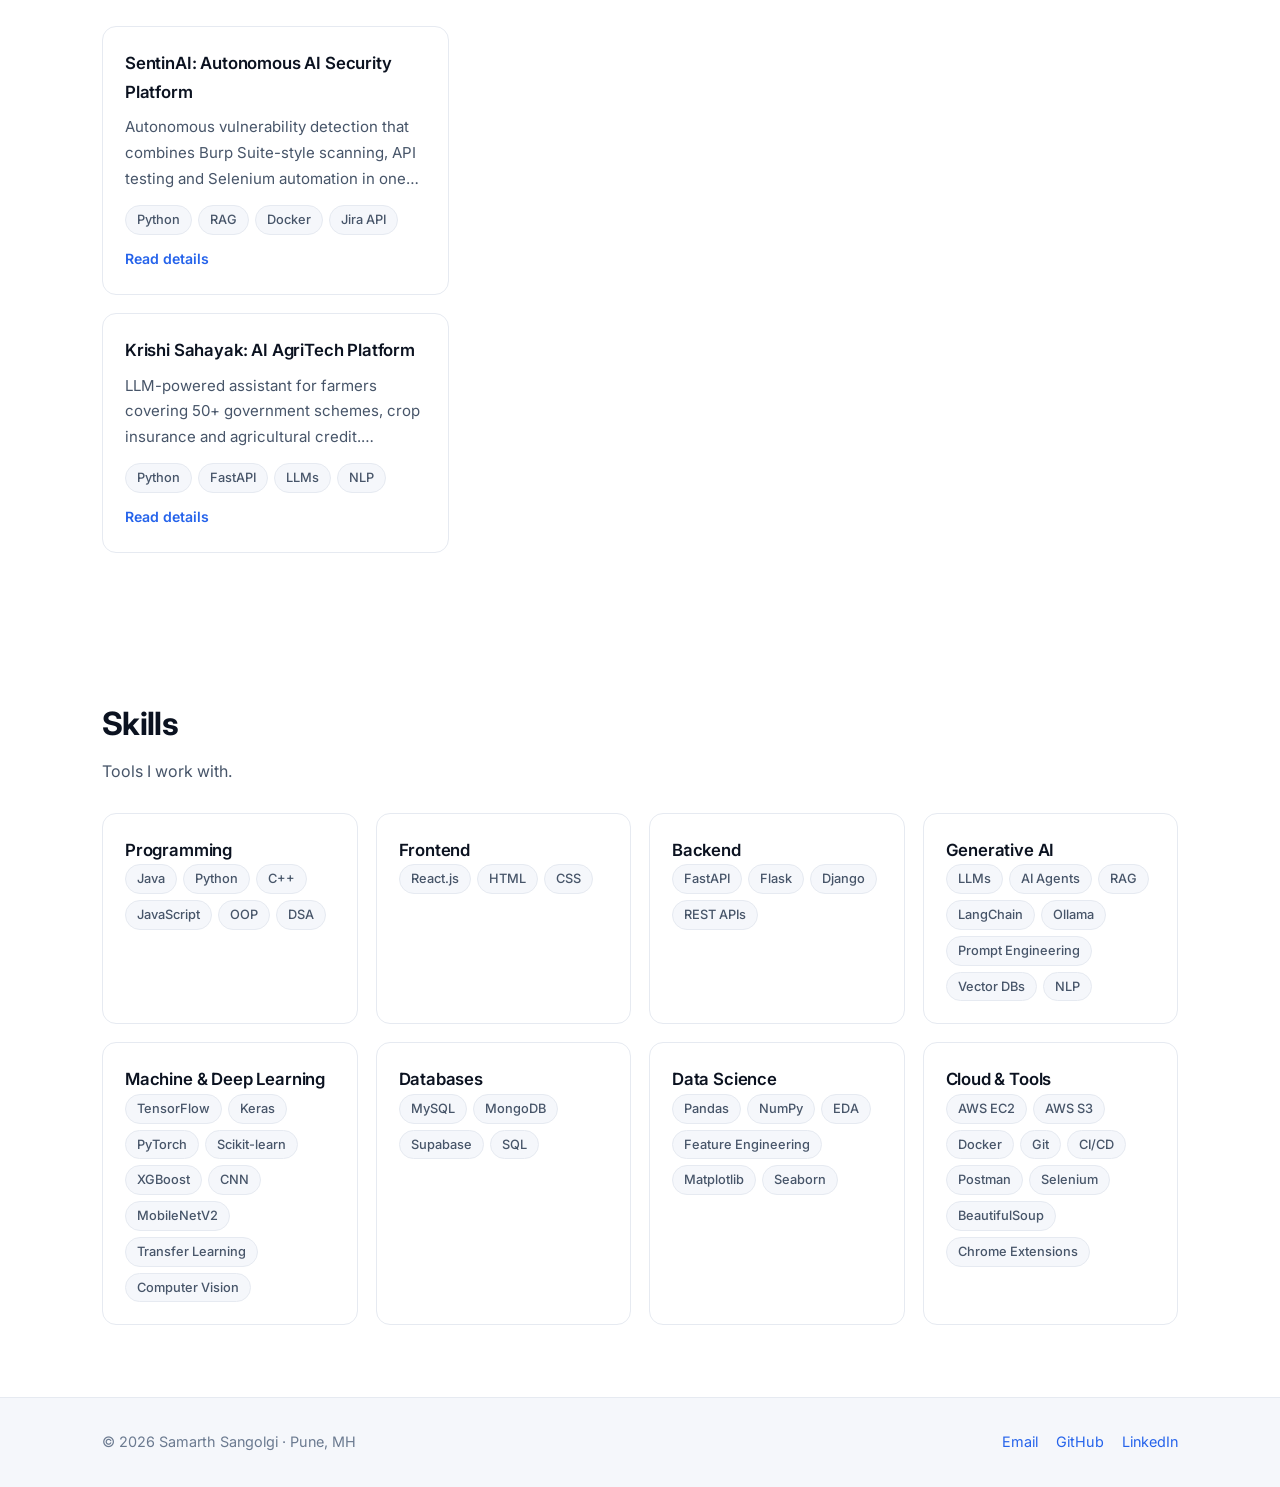
==== commit 09fb407f: "new" ====
--- a/index.html
+++ b/index.html
@@ -1,2 +1,2 @@
 <!DOCTYPE html><html lang="en"><head><meta charset="UTF-8"><meta name="viewport" content="width=device-width,initial-scale=1"><title>Home</title><meta name="description" content="Portfolio of Samarth Sangolgi, AI Full Stack Developer">
-<link rel="preconnect" href="https://fonts.googleapis.com"><link rel="preconnect" href="https://fonts.gstatic.com" crossorigin><link href="https://fonts.googleapis.com/css2?family=IBM+Plex+Sans:wght@400;500;600&display=swap" rel="stylesheet"><link rel="stylesheet" href="css/style.css"></head><body><main><div class="wrap hero"><div><p class="role" data-meta="title"></p><h1 data-title="Home" data-meta="name"></h1><p class="bio" data-meta="bio"></p><div class="btns"><a class="btn p" href="projects.html">View projects</a><a class="btn s" href="contact.html">Contact me</a><a class="btn s" data-meta="resume" href="#">Resume</a></div></div><div class="stats" data-render="stats"></div></div><section class="blk"><div class="wrap"><div class="head"><div><h2>Find me online</h2><p class="sub">GitHub and LeetCode activity, LinkedIn and hackathon profiles.</p></div></div><div class="grid g3" data-render="profiles" ></div></div></section><section class="blk"><div class="wrap"><div class="head"><div><h2>Featured projects</h2><p class="sub">A selection of recent work.</p></div><a href="projects.html">All projects</a></div><div class="grid g2" data-render="projects" data-limit="2"></div></div></section><section class="blk"><div class="wrap"><div class="head"><div><h2>Skills</h2><p class="sub">Tools I work with.</p></div></div><div class="grid g3" data-render="skills" ></div></div></section></main><script src="js/app.js"></script></body></html>+<link rel="preconnect" href="https://fonts.googleapis.com"><link rel="preconnect" href="https://fonts.gstatic.com" crossorigin><link href="https://fonts.googleapis.com/css2?family=Inter:wght@400;500;600;700&display=swap" rel="stylesheet"><link rel="stylesheet" href="css/style.css"></head><body><main><div class="wrap hero"><div><span class="pill" data-meta="open_to_short">Open to internships and collaborations</span><h1 data-title="Home" data-meta="name"></h1><p class="role" data-rotate="AI products|RAG systems|full-stack apps|deep learning models">I build <b></b></p><p class="bio" data-meta="bio"></p><div class="btns"><a class="btn p" href="projects.html">View projects</a><a class="btn s" data-meta="resume" href="#" download>Download resume</a><a class="btn s" href="contact.html">Contact me</a></div></div><div class="stats" data-render="stats"></div></div><section class="blk alt"><div class="wrap"><div class="head"><div><h2>Find me online</h2><p class="sub">GitHub and LeetCode activity, LinkedIn and hackathon profiles.</p></div></div><div class="grid g3" data-render="profiles" ></div></div></section><section class="blk"><div class="wrap"><div class="head"><div><h2>GitHub activity</h2><p class="sub">My contributions over the last year, loaded live from GitHub.</p></div></div><div data-render="activity"></div></div></section><section class="blk"><div class="wrap"><div class="head"><div><h2>Featured projects</h2><p class="sub">A selection of recent work.</p></div><a href="projects.html">All projects</a></div><div class="grid g2" data-render="projects" data-limit="2"></div></div></section><section class="blk"><div class="wrap"><div class="head"><div><h2>Skills</h2><p class="sub">Tools I work with.</p></div></div><div class="grid g3" data-render="skills" ></div></div></section></main><script src="js/app.js"></script></body></html>
--- a/css/style.css
+++ b/css/style.css
@@ -1,75 +1,102 @@
-:root{--bg:#f6f8fb;--surface:#fff;--ink:#0f172a;--ink2:#475569;--mute:#64748b;--line:#e2e8f0;--brand:#1d4ed8;--brand-ink:#fff;--soft:#eaf0fe;--ok:#0f766e;--r:10px;--f:'IBM Plex Sans',system-ui,-apple-system,'Segoe UI',sans-serif}
-:root[data-theme=dark]{--bg:#0b1220;--surface:#111a2e;--ink:#e6ecf5;--ink2:#a9b6c9;--mute:#8696ad;--line:#1f2b45;--brand:#6c9bff;--brand-ink:#0b1220;--soft:#16233f;--ok:#4fd1c5}
+:root{--bg:#fff;--alt:#f5f7fb;--surface:#fff;--ink:#0b1220;--ink2:#475569;--mute:#6b7a90;--line:#e6eaf1;--brand:#2563eb;--brand2:#1d4ed8;--brand-ink:#fff;--soft:#eef3ff;--ok:#16a34a;--r:14px;--sh:0 1px 2px rgba(15,23,42,.04),0 8px 24px rgba(15,23,42,.06);--f:'Inter',system-ui,-apple-system,'Segoe UI',Roboto,sans-serif}
+:root[data-theme=dark]{--bg:#0a0f1c;--alt:#0e1526;--surface:#121a2e;--ink:#eef2f9;--ink2:#a7b3c7;--mute:#8393ab;--line:#202c47;--brand:#6b9bff;--brand2:#8fb4ff;--brand-ink:#0a0f1c;--soft:#16233f;--ok:#4ade80;--sh:0 8px 24px rgba(0,0,0,.35)}
 *{box-sizing:border-box;margin:0;padding:0}html{scroll-behavior:smooth}
-body{background:var(--bg);color:var(--ink);font:16px/1.65 var(--f);-webkit-text-size-adjust:100%}
+body{background:var(--bg);color:var(--ink);font:16px/1.7 var(--f);-webkit-text-size-adjust:100%;overflow-x:hidden}
 a{color:var(--brand);text-decoration:none}a:hover{text-decoration:underline}
-:focus-visible{outline:2px solid var(--brand);outline-offset:2px}
+:focus-visible{outline:2px solid var(--brand);outline-offset:3px;border-radius:6px}
 img{max-width:100%;display:block}
-.wrap{max-width:1120px;margin:0 auto;padding:0 20px}
+.wrap{max-width:1120px;margin:0 auto;padding:0 22px}
 .skip{position:absolute;left:-999px}.skip:focus{left:10px;top:10px;background:var(--surface);padding:8px;z-index:99}
+#prog{position:fixed;top:0;left:0;height:3px;width:0;background:var(--brand);z-index:100}
 /* header */
-header.top{position:sticky;top:0;z-index:50;background:color-mix(in srgb,var(--bg) 92%,transparent);backdrop-filter:blur(10px);border-bottom:1px solid var(--line)}
-.bar{display:flex;align-items:center;justify-content:space-between;height:60px;gap:12px}
-.logo{font-weight:600;color:var(--ink);font-size:1.05rem}.logo:hover{text-decoration:none}
-nav ul{display:flex;gap:4px;list-style:none}
-nav a{display:block;padding:6px 12px;border-radius:8px;color:var(--ink2);font-size:.92rem;font-weight:500}
-nav a:hover{background:var(--soft);text-decoration:none;color:var(--ink)}
+header.top{position:sticky;top:0;z-index:50;background:color-mix(in srgb,var(--bg) 88%,transparent);backdrop-filter:saturate(1.4) blur(12px);border-bottom:1px solid transparent;transition:border-color .2s,box-shadow .2s}
+header.top.sc{border-color:var(--line);box-shadow:0 4px 20px rgba(15,23,42,.05)}
+.bar{display:flex;align-items:center;justify-content:space-between;height:66px;gap:12px}
+.logo{font-weight:700;color:var(--ink);font-size:1.05rem;display:flex;align-items:center;gap:10px}.logo:hover{text-decoration:none}
+.logo i{font-style:normal;width:32px;height:32px;border-radius:9px;background:var(--brand);color:var(--brand-ink);display:grid;place-items:center;font-size:.8rem}
+nav ul{display:flex;gap:2px;list-style:none}
+nav a{display:block;padding:8px 14px;border-radius:99px;color:var(--ink2);font-size:.93rem;font-weight:500;transition:background .15s,color .15s}
+nav a:hover{background:var(--alt);text-decoration:none;color:var(--ink)}
 nav a[aria-current=page]{background:var(--soft);color:var(--brand)}
 .tools{display:flex;gap:8px;align-items:center}
-.icon-btn{background:none;border:1px solid var(--line);color:var(--ink);border-radius:8px;width:38px;height:38px;cursor:pointer;font-size:1rem}
-.icon-btn:hover{background:var(--soft)}#menu{display:none}
-@media(max-width:780px){#menu{display:block}
-nav{position:absolute;left:0;right:0;top:60px;background:var(--surface);border-bottom:1px solid var(--line);display:none}
-nav.open{display:block}nav ul{flex-direction:column;padding:10px 20px}nav a{padding:12px}}
-/* layout */
-main{min-height:70vh}section.blk{padding:56px 0}section.blk+section.blk{padding-top:0}
-h1{font-size:clamp(2rem,5vw,3rem);line-height:1.15;letter-spacing:-.02em}
-h2{font-size:1.5rem;letter-spacing:-.01em;margin-bottom:6px}h3{font-size:1.05rem}
-.sub{color:var(--ink2);max-width:62ch;margin-bottom:24px}
-.head{display:flex;justify-content:space-between;align-items:end;flex-wrap:wrap;gap:8px;margin-bottom:22px}.head .sub{margin:0}
-.pagehead{padding:48px 0 24px}.pagehead .sub{margin:10px 0 0}
-.grid{display:grid;gap:16px}.g2{grid-template-columns:repeat(auto-fill,minmax(min(100%,340px),1fr))}.g3{grid-template-columns:repeat(auto-fill,minmax(min(100%,250px),1fr))}
-.card{background:var(--surface);border:1px solid var(--line);border-radius:var(--r);padding:20px}
-.card.lift{transition:border-color .15s,box-shadow .15s}.card.lift:hover{border-color:var(--brand);box-shadow:0 4px 18px rgba(15,23,42,.08)}
+.icon-btn{background:var(--surface);border:1px solid var(--line);color:var(--ink);border-radius:10px;width:40px;height:40px;cursor:pointer;font-size:1rem;transition:background .15s}
+.icon-btn:hover{background:var(--alt)}#menu{display:none}
+@media(max-width:800px){#menu{display:block}
+nav{position:absolute;left:0;right:0;top:66px;background:var(--surface);border-bottom:1px solid var(--line);display:none;box-shadow:var(--sh)}
+nav.open{display:block}nav ul{flex-direction:column;padding:10px 18px 16px}nav a{padding:13px 14px;border-radius:10px}}
+/* type + layout */
+main{min-height:70vh}section.blk{padding:72px 0}section.blk.alt{background:var(--alt)}
+h1{font-size:clamp(2.2rem,6vw,3.6rem);line-height:1.08;letter-spacing:-.03em;font-weight:700}
+h2{font-size:clamp(1.5rem,3.2vw,2rem);letter-spacing:-.02em;font-weight:700;margin-bottom:6px}h3{font-size:1.05rem;font-weight:600;letter-spacing:-.01em}
+.sub{color:var(--ink2);max-width:60ch;margin-bottom:28px}
+.head{display:flex;justify-content:space-between;align-items:end;flex-wrap:wrap;gap:8px;margin-bottom:28px}.head .sub{margin:0}
+.pagehead{padding-block:64px 8px}.pagehead .sub{margin:12px 0 0;font-size:1.05rem}
+.grid{display:grid;gap:18px}.g2{grid-template-columns:repeat(auto-fill,minmax(min(100%,340px),1fr))}.g3{grid-template-columns:repeat(auto-fill,minmax(min(100%,250px),1fr))}
+.card{background:var(--surface);border:1px solid var(--line);border-radius:var(--r);padding:22px}
+.card.lift{transition:transform .2s,box-shadow .2s,border-color .2s}
+.card.lift:hover{transform:translateY(-3px);box-shadow:var(--sh);border-color:color-mix(in srgb,var(--brand) 40%,var(--line))}
+.card[role=button]{cursor:pointer}
 /* hero */
-.hero{padding:64px 0 40px;display:grid;grid-template-columns:1.3fr 1fr;gap:40px;align-items:center}
-.role{color:var(--brand);font-weight:600;margin-bottom:10px}.hero p.bio{color:var(--ink2);margin:16px 0 24px;max-width:56ch;font-size:1.05rem}
-.btns{display:flex;gap:10px;flex-wrap:wrap}
-.btn{display:inline-block;padding:10px 18px;border-radius:8px;font-weight:500;font-size:.95rem;border:1px solid var(--brand);cursor:pointer;font-family:inherit}
-.btn.p{background:var(--brand);color:var(--brand-ink)}.btn.s{background:transparent;color:var(--brand)}.btn:hover{text-decoration:none;opacity:.9}
-.stats{display:grid;grid-template-columns:1fr 1fr;gap:12px}.stat b{display:block;font-size:2rem;line-height:1.1}.stat span{color:var(--mute);font-size:.85rem}
-@media(max-width:820px){.hero{grid-template-columns:1fr;padding-top:40px}}
-/* chips / tags */
-.tags{display:flex;flex-wrap:wrap;gap:6px}.tag{background:var(--soft);color:var(--brand);padding:2px 10px;border-radius:99px;font-size:.8rem;font-weight:500}
-.chips{display:flex;gap:8px;flex-wrap:wrap;margin-bottom:16px}
-.chip{border:1px solid var(--line);background:var(--surface);color:var(--ink2);padding:5px 14px;border-radius:99px;cursor:pointer;font:inherit;font-size:.85rem}
-.chip[aria-pressed=true]{background:var(--brand);color:var(--brand-ink);border-color:var(--brand)}
-.search{width:100%;max-width:340px;padding:9px 12px;border:1px solid var(--line);border-radius:8px;background:var(--surface);color:var(--ink);font:inherit;margin-bottom:14px}
-.tools-row{display:flex;gap:12px;flex-wrap:wrap;align-items:flex-start}
-/* skills */
-.skill h3{margin-bottom:10px}
+.hero{padding-block:72px 56px;display:grid;grid-template-columns:1.25fr 1fr;gap:48px;align-items:center}
+.pill{display:inline-flex;align-items:center;gap:8px;background:var(--soft);color:var(--brand);padding:6px 14px;border-radius:99px;font-size:.85rem;font-weight:500;margin-bottom:20px}
+.pill::before{content:"";width:8px;height:8px;border-radius:50%;background:var(--ok);box-shadow:0 0 0 0 var(--ok);animation:pu 2s infinite}
+@keyframes pu{70%{box-shadow:0 0 0 8px transparent}100%{box-shadow:0 0 0 0 transparent}}
+.role{font-size:1.25rem;color:var(--ink2);margin-top:14px;min-height:2em}.role b{color:var(--brand);font-weight:600}.role b::after{content:"|";margin-left:2px;animation:bl 1s steps(1) infinite}
+@keyframes bl{50%{opacity:0}}
+.hero p.bio{color:var(--ink2);margin:16px 0 28px;max-width:56ch}
+.btns{display:flex;gap:12px;flex-wrap:wrap}
+.btn{display:inline-flex;align-items:center;padding:12px 22px;border-radius:12px;font-weight:600;font-size:.95rem;border:1px solid var(--brand);cursor:pointer;font-family:inherit;transition:transform .15s,box-shadow .15s,background .15s}
+.btn.p{background:var(--brand);color:var(--brand-ink)}.btn.p:hover{background:var(--brand2);box-shadow:0 6px 18px rgba(37,99,235,.3)}
+.btn.s{background:var(--surface);color:var(--brand)}.btn.s:hover{background:var(--soft)}.btn:hover{text-decoration:none;transform:translateY(-1px)}
+.stats{display:grid;grid-template-columns:1fr 1fr;gap:14px}.stat{padding:24px}.stat b{display:block;font-size:2.2rem;line-height:1.1;letter-spacing:-.02em;color:var(--brand)}.stat span{color:var(--mute);font-size:.88rem;line-height:1.4;display:block;margin-top:4px}
+@media(max-width:860px){.hero{grid-template-columns:1fr;padding-top:44px;gap:32px}}
+/* tags & filters */
+.tags{display:flex;flex-wrap:wrap;gap:6px}.tag{background:var(--alt);color:var(--ink2);padding:3px 11px;border-radius:99px;font-size:.8rem;font-weight:500;border:1px solid var(--line)}
+.card:hover .tag{border-color:transparent;background:var(--soft);color:var(--brand)}
+.chips{display:flex;gap:8px;flex-wrap:wrap;margin-bottom:20px}
+.chip{border:1px solid var(--line);background:var(--surface);color:var(--ink2);padding:7px 16px;border-radius:99px;cursor:pointer;font:inherit;font-size:.88rem;font-weight:500;transition:all .15s}
+.chip:hover{border-color:var(--brand);color:var(--brand)}.chip[aria-pressed=true]{background:var(--brand);color:var(--brand-ink);border-color:var(--brand)}
+.search{width:100%;max-width:360px;padding:11px 16px;border:1px solid var(--line);border-radius:12px;background:var(--surface);color:var(--ink);font:inherit;margin-bottom:16px}
+.search:focus{outline:2px solid var(--brand);border-color:transparent}
 /* timeline */
-.tl{border-left:2px solid var(--line);margin-left:6px}.tl .it{padding:0 0 28px 22px;position:relative}
-.tl .it::before{content:"";position:absolute;left:-7px;top:6px;width:12px;height:12px;border-radius:50%;background:var(--brand)}
-.when{color:var(--mute);font-size:.88rem}.it ul{margin:8px 0 0 18px;color:var(--ink2)}.it li{margin-bottom:4px}
-/* projects & media */
-.thumb{aspect-ratio:16/9;background:var(--soft);border-radius:8px;margin-bottom:14px;overflow:hidden;display:grid;place-items:center;color:var(--brand);font-size:2.2rem;font-weight:600}
-.thumb img{width:100%;height:100%;object-fit:cover}
-.card p{color:var(--ink2);font-size:.94rem;margin:8px 0 12px}
-details.more summary{cursor:pointer;color:var(--brand);font-size:.9rem;font-weight:500}
-.badge{display:inline-block;background:var(--ok);color:var(--surface);font-size:.75rem;padding:2px 10px;border-radius:99px;font-weight:600;margin-bottom:8px}
+.tl{border-left:2px solid var(--line);margin-left:8px}.tl .it{padding:0 0 32px 26px;position:relative}
+.tl .it::before{content:"";position:absolute;left:-8px;top:7px;width:14px;height:14px;border-radius:50%;background:var(--bg);border:3px solid var(--brand)}
+.when{color:var(--brand);font-size:.88rem;font-weight:500}.it ul{margin:10px 0 0 18px;color:var(--ink2)}.it li{margin-bottom:6px}
+/* media */
+.thumb{aspect-ratio:16/9;background:var(--alt);border-radius:10px;margin-bottom:16px;overflow:hidden}.thumb img{width:100%;height:100%;object-fit:cover}
+.card p{color:var(--ink2);font-size:.94rem;margin:8px 0 14px}.clamp{display:-webkit-box;-webkit-line-clamp:3;-webkit-box-orient:vertical;overflow:hidden}
+.more{font-size:.88rem;font-weight:600;color:var(--brand);margin-top:12px;display:inline-block}
+.badge{display:inline-block;background:var(--soft);color:var(--brand);font-size:.78rem;padding:3px 12px;border-radius:99px;font-weight:600;margin-bottom:10px}
 .meta{color:var(--mute);font-size:.88rem}
 /* profiles */
-.prof{display:flex;flex-direction:column;gap:6px}.prof .top{display:flex;align-items:center;gap:10px}
-.dot{width:36px;height:36px;border-radius:8px;background:var(--soft);color:var(--brand);display:grid;place-items:center;font-weight:700}
-.nums{display:flex;gap:16px;flex-wrap:wrap;margin:6px 0}.nums b{display:block;font-size:1.3rem}.nums span{font-size:.78rem;color:var(--mute)}
+.prof{display:flex;flex-direction:column;gap:8px}.prof .top{display:flex;align-items:center;gap:12px}
+.dot{width:40px;height:40px;border-radius:11px;background:var(--soft);color:var(--brand);display:grid;place-items:center;font-weight:700}
+.nums{display:flex;gap:18px;flex-wrap:wrap;margin:6px 0}.nums b{display:block;font-size:1.4rem;line-height:1.2}.nums span{font-size:.78rem;color:var(--mute)}
 .live{font-size:.78rem;color:var(--ok)}
+/* dialog */
+dialog{border:0;border-radius:18px;max-width:min(560px,92vw);width:100%;padding:28px;background:var(--surface);color:var(--ink);box-shadow:0 24px 70px rgba(0,0,0,.3);margin:auto}
+dialog::backdrop{background:rgba(11,18,32,.5);backdrop-filter:blur(3px)}dialog p{color:var(--ink2);margin:12px 0 16px}
+dialog .x{float:right}
 /* contact */
-form.c{display:grid;gap:12px;max-width:560px}
-form.c input,form.c textarea{padding:10px 12px;border:1px solid var(--line);border-radius:8px;background:var(--surface);color:var(--ink);font:inherit;width:100%}
-form.c label{font-size:.88rem;font-weight:500;display:grid;gap:4px}
-footer{border-top:1px solid var(--line);padding:28px 0;color:var(--mute);font-size:.9rem}
-footer .wrap{display:flex;justify-content:space-between;flex-wrap:wrap;gap:12px}footer .links{display:flex;gap:16px;flex-wrap:wrap}
-.empty{color:var(--mute);padding:20px;border:1px dashed var(--line);border-radius:var(--r)}
-.rv{opacity:0;transition:opacity .4s}.rv.in{opacity:1}
-@media(prefers-reduced-motion:reduce){*{transition:none!important;scroll-behavior:auto!important}.rv{opacity:1}}
+form.c{display:grid;gap:14px;max-width:560px}
+form.c input,form.c textarea{padding:12px 14px;border:1px solid var(--line);border-radius:12px;background:var(--surface);color:var(--ink);font:inherit;width:100%}
+form.c input:focus,form.c textarea:focus{outline:2px solid var(--brand);border-color:transparent}
+form.c label{font-size:.88rem;font-weight:600;display:grid;gap:6px}
+#top-btn{position:fixed;right:18px;bottom:18px;opacity:0;pointer-events:none;transition:opacity .2s;z-index:40}#top-btn.show{opacity:1;pointer-events:auto}
+footer{border-top:1px solid var(--line);padding:32px 0;color:var(--mute);font-size:.9rem;background:var(--alt)}
+footer .wrap{display:flex;justify-content:space-between;flex-wrap:wrap;gap:12px}footer .links{display:flex;gap:18px;flex-wrap:wrap}
+.empty{color:var(--mute);padding:24px;border:1px dashed var(--line);border-radius:var(--r)}
+.rv{opacity:0;transform:translateY(14px);transition:opacity .5s,transform .5s}.rv.in{opacity:1;transform:none}
+@media(max-width:480px){section.blk{padding:52px 0}.btn{width:100%;justify-content:center}.stat b{font-size:1.8rem}}
+@media(prefers-reduced-motion:reduce){*{transition:none!important;animation:none!important;scroll-behavior:auto!important}.rv{opacity:1;transform:none}}
+
+/* github graph */
+.gh-scroll{overflow-x:auto;padding-bottom:6px}.gh-months,.gh-grid{display:grid;grid-auto-flow:column;gap:3px;width:max-content}
+.gh-months{grid-auto-flow:row;grid-template-rows:16px;grid-auto-columns:11px;margin-bottom:4px;font-size:.72rem;color:var(--mute);height:16px;position:relative}
+.gh-months span{grid-row:1;white-space:nowrap}
+.gh-grid{grid-template-rows:repeat(7,11px);grid-auto-columns:11px}
+.gh i{display:block;width:11px;height:11px;border-radius:3px;background:#ebedf0}.gh i.x{background:transparent}
+.gh i.l1{background:#9be9a8}.gh i.l2{background:#40c463}.gh i.l3{background:#30a14e}.gh i.l4{background:#216e39}
+:root[data-theme=dark] .gh i.l0{background:#1c2438}
+.gh-leg{display:flex;align-items:center;gap:4px;justify-content:flex-end;font-size:.75rem;color:var(--mute);margin-top:10px}
+.gh-grid i:hover{outline:1px solid var(--ink2)}
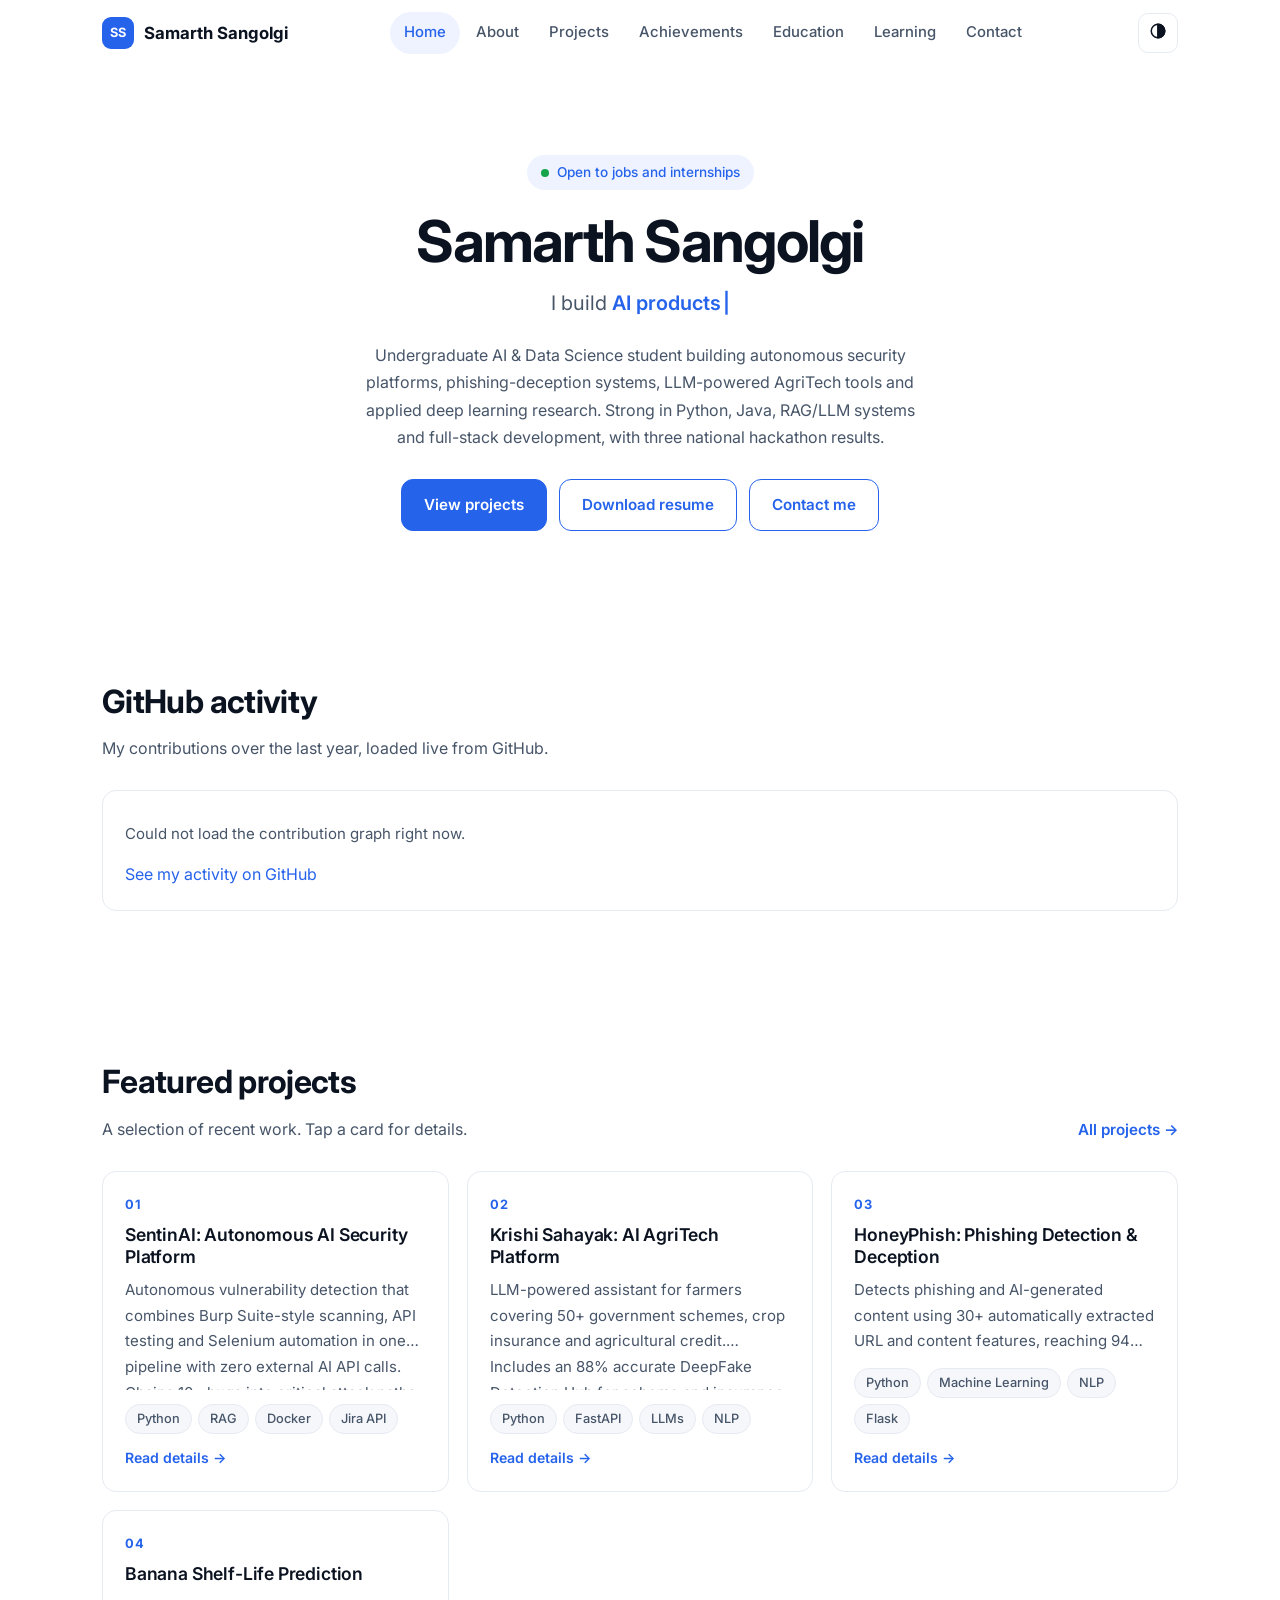
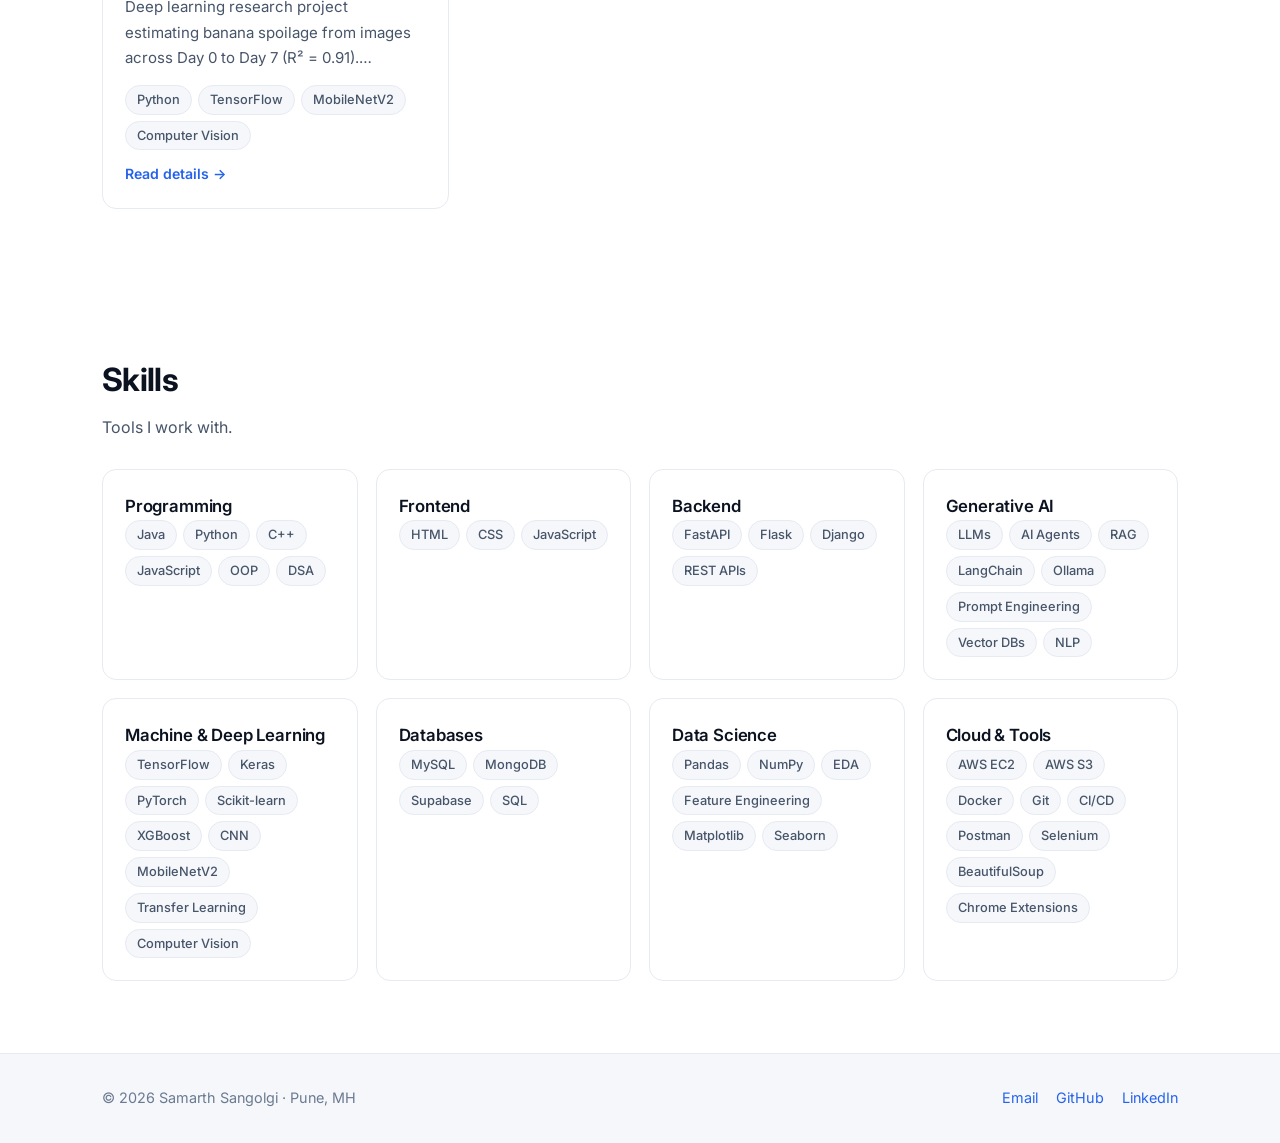
==== commit 2fb2bb97: "new and last" ====
--- a/index.html
+++ b/index.html
@@ -1,2 +1,2 @@
 <!DOCTYPE html><html lang="en"><head><meta charset="UTF-8"><meta name="viewport" content="width=device-width,initial-scale=1"><title>Home</title><meta name="description" content="Portfolio of Samarth Sangolgi, AI Full Stack Developer">
-<link rel="preconnect" href="https://fonts.googleapis.com"><link rel="preconnect" href="https://fonts.gstatic.com" crossorigin><link href="https://fonts.googleapis.com/css2?family=Inter:wght@400;500;600;700&display=swap" rel="stylesheet"><link rel="stylesheet" href="css/style.css"></head><body><main><div class="wrap hero"><div><span class="pill" data-meta="open_to_short">Open to internships and collaborations</span><h1 data-title="Home" data-meta="name"></h1><p class="role" data-rotate="AI products|RAG systems|full-stack apps|deep learning models">I build <b></b></p><p class="bio" data-meta="bio"></p><div class="btns"><a class="btn p" href="projects.html">View projects</a><a class="btn s" data-meta="resume" href="#" download>Download resume</a><a class="btn s" href="contact.html">Contact me</a></div></div><div class="stats" data-render="stats"></div></div><section class="blk alt"><div class="wrap"><div class="head"><div><h2>Find me online</h2><p class="sub">GitHub and LeetCode activity, LinkedIn and hackathon profiles.</p></div></div><div class="grid g3" data-render="profiles" ></div></div></section><section class="blk"><div class="wrap"><div class="head"><div><h2>GitHub activity</h2><p class="sub">My contributions over the last year, loaded live from GitHub.</p></div></div><div data-render="activity"></div></div></section><section class="blk"><div class="wrap"><div class="head"><div><h2>Featured projects</h2><p class="sub">A selection of recent work.</p></div><a href="projects.html">All projects</a></div><div class="grid g2" data-render="projects" data-limit="2"></div></div></section><section class="blk"><div class="wrap"><div class="head"><div><h2>Skills</h2><p class="sub">Tools I work with.</p></div></div><div class="grid g3" data-render="skills" ></div></div></section></main><script src="js/app.js"></script></body></html>+<link rel="preconnect" href="https://fonts.googleapis.com"><link rel="preconnect" href="https://fonts.gstatic.com" crossorigin><link href="https://fonts.googleapis.com/css2?family=Inter:wght@400;500;600;700&display=swap" rel="stylesheet"><link rel="stylesheet" href="css/style.css?v=2"></head><body><main><div class="wrap hero"><div><span class="pill" data-meta="open_to_short">Open to internships and collaborations</span><h1 data-title="Home" data-meta="name"></h1><p class="role" data-rotate="AI products|RAG systems|full-stack apps|deep learning models">I build <b></b></p><p class="bio" data-meta="bio"></p><div class="btns"><a class="btn p" href="projects.html">View projects</a><a class="btn s" data-meta="resume" href="#" download>Download resume</a><a class="btn s" href="contact.html">Contact me</a></div></div></div><section class="blk"><div class="wrap"><div class="head"><div><h2>GitHub activity</h2><p class="sub">My contributions over the last year, loaded live from GitHub.</p></div></div><div data-render="activity"></div></div></section><section class="blk"><div class="wrap"><div class="head"><div><h2>Featured projects</h2><p class="sub">A selection of recent work. Tap a card for details.</p></div><a class="all" href="projects.html">All projects →</a></div><div data-render="projects" data-limit="4" data-featured="1"></div></div></section><section class="blk"><div class="wrap"><div class="head"><div><h2>Skills</h2><p class="sub">Tools I work with.</p></div></div><div class="grid g3" data-render="skills" ></div></div></section></main><script src="js/app.js?v=2"></script></body></html>
--- a/css/style.css
+++ b/css/style.css
@@ -100,3 +100,27 @@
 :root[data-theme=dark] .gh i.l0{background:#1c2438}
 .gh-leg{display:flex;align-items:center;gap:4px;justify-content:flex-end;font-size:.75rem;color:var(--mute);margin-top:10px}
 .gh-grid i:hover{outline:1px solid var(--ink2)}
+.edu .more-l{margin:10px 0 0 18px;color:var(--ink2);font-size:.94rem}.edu .more-l li{margin-bottom:4px}.edu{cursor:pointer}.chips{display:flex;flex-wrap:wrap;gap:8px;margin-bottom:20px}img,iframe{max-width:100%}body{overflow-x:hidden}
+
+.head .all{font-weight:600;font-size:.95rem;white-space:nowrap}
+.list .card{display:flex;flex-direction:column;position:relative}
+.list .card .clamp{flex:1}
+.list .card .foot{display:flex;flex-direction:column;gap:12px;margin-top:auto}
+.list .card .more{margin-top:0}
+.list .card .num{font-size:.8rem;font-weight:700;color:var(--brand);letter-spacing:.08em;margin-bottom:8px}
+.list .card h3{font-size:1.1rem;line-height:1.3}
+.list .card .thumb{margin:-22px -22px 16px;border-radius:var(--r) var(--r) 0 0;overflow:hidden}
+.list .card .thumb img{width:100%;display:block;aspect-ratio:16/9;object-fit:cover}
+
+.pc{padding:26px}.pc-top{display:flex;gap:14px;align-items:center;margin-bottom:14px}.pc-top h3{font-size:1.15rem}
+.pc-av{width:56px;height:56px;border-radius:16px;background:var(--brand);color:var(--brand-ink);display:grid;place-items:center;font-weight:700;font-size:1.1rem;flex:none}
+.pc p{margin:0 0 16px}.pc-l{list-style:none;margin:0 0 18px;padding:0;display:grid;gap:10px}
+.pc-l li{display:flex;justify-content:space-between;gap:12px;flex-wrap:wrap;font-size:.92rem;border-top:1px solid var(--line);padding-top:10px}
+.pc-l span{color:var(--mute)}.pc-l b{font-weight:600}.pc-l a{word-break:break-all}
+.pc-dot{display:inline-block;width:8px;height:8px;border-radius:50%;background:#16a34a;margin-right:7px}
+.pc-b{display:flex;gap:10px;flex-wrap:wrap}.pc-b .btn{flex:1;justify-content:center;min-width:90px}
+
+.hero{grid-template-columns:1fr;text-align:center;justify-items:center;max-width:820px;padding-block:88px 72px}
+.hero .bio{margin-inline:auto;max-width:680px}
+.hero .btns{justify-content:center}
+.hero .pill{margin-inline:auto}
